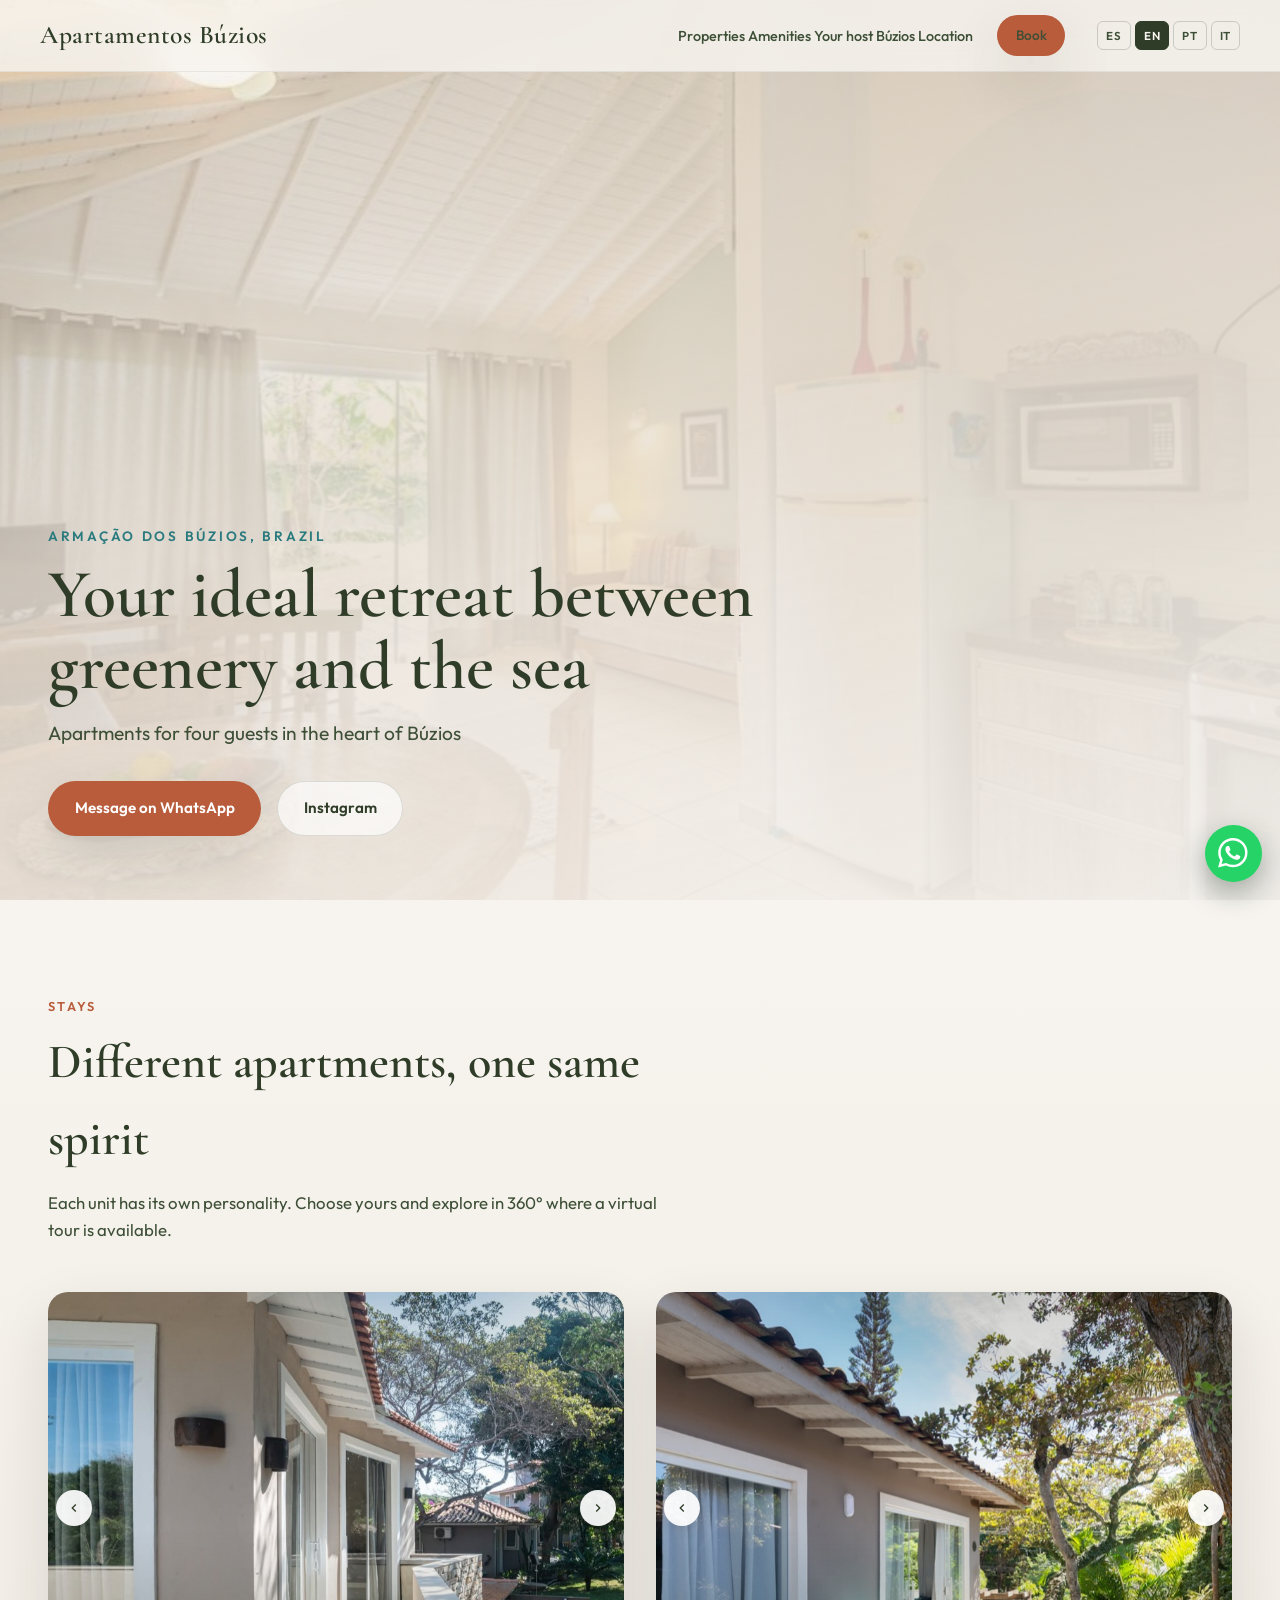
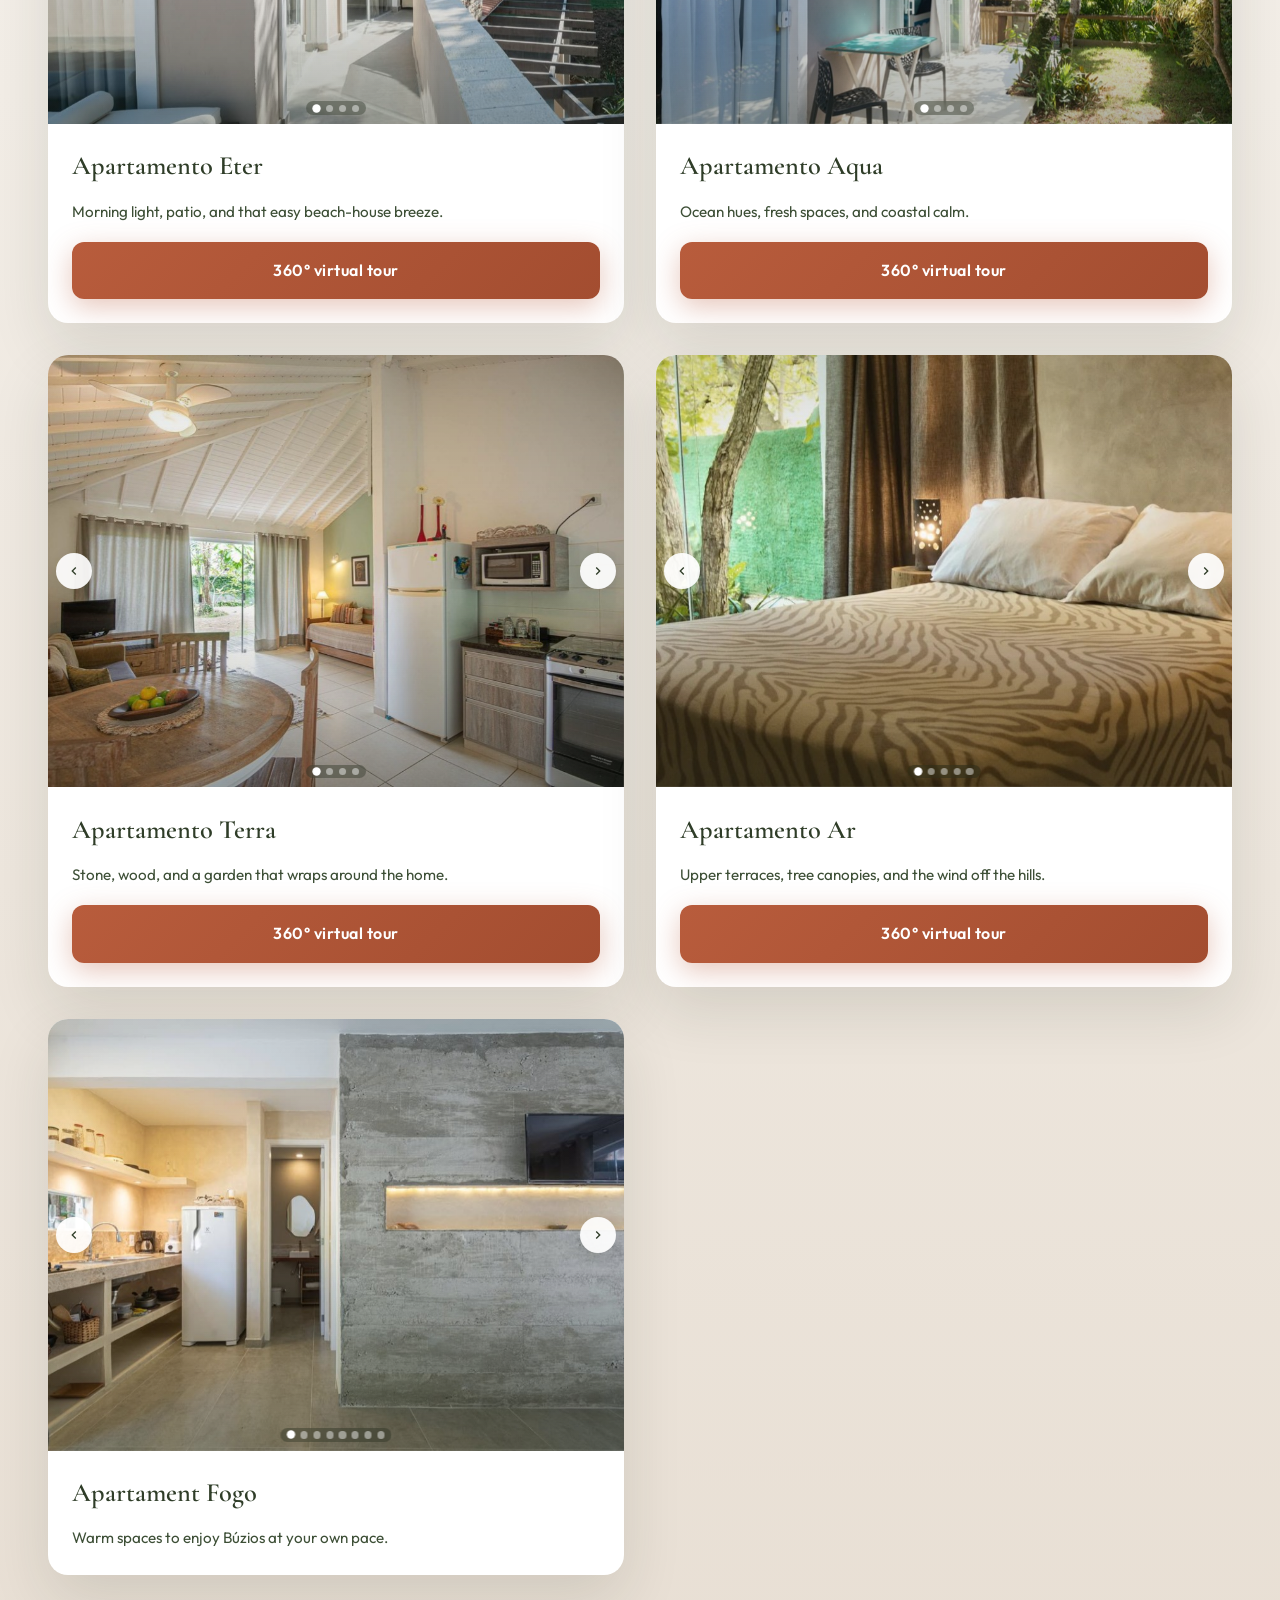
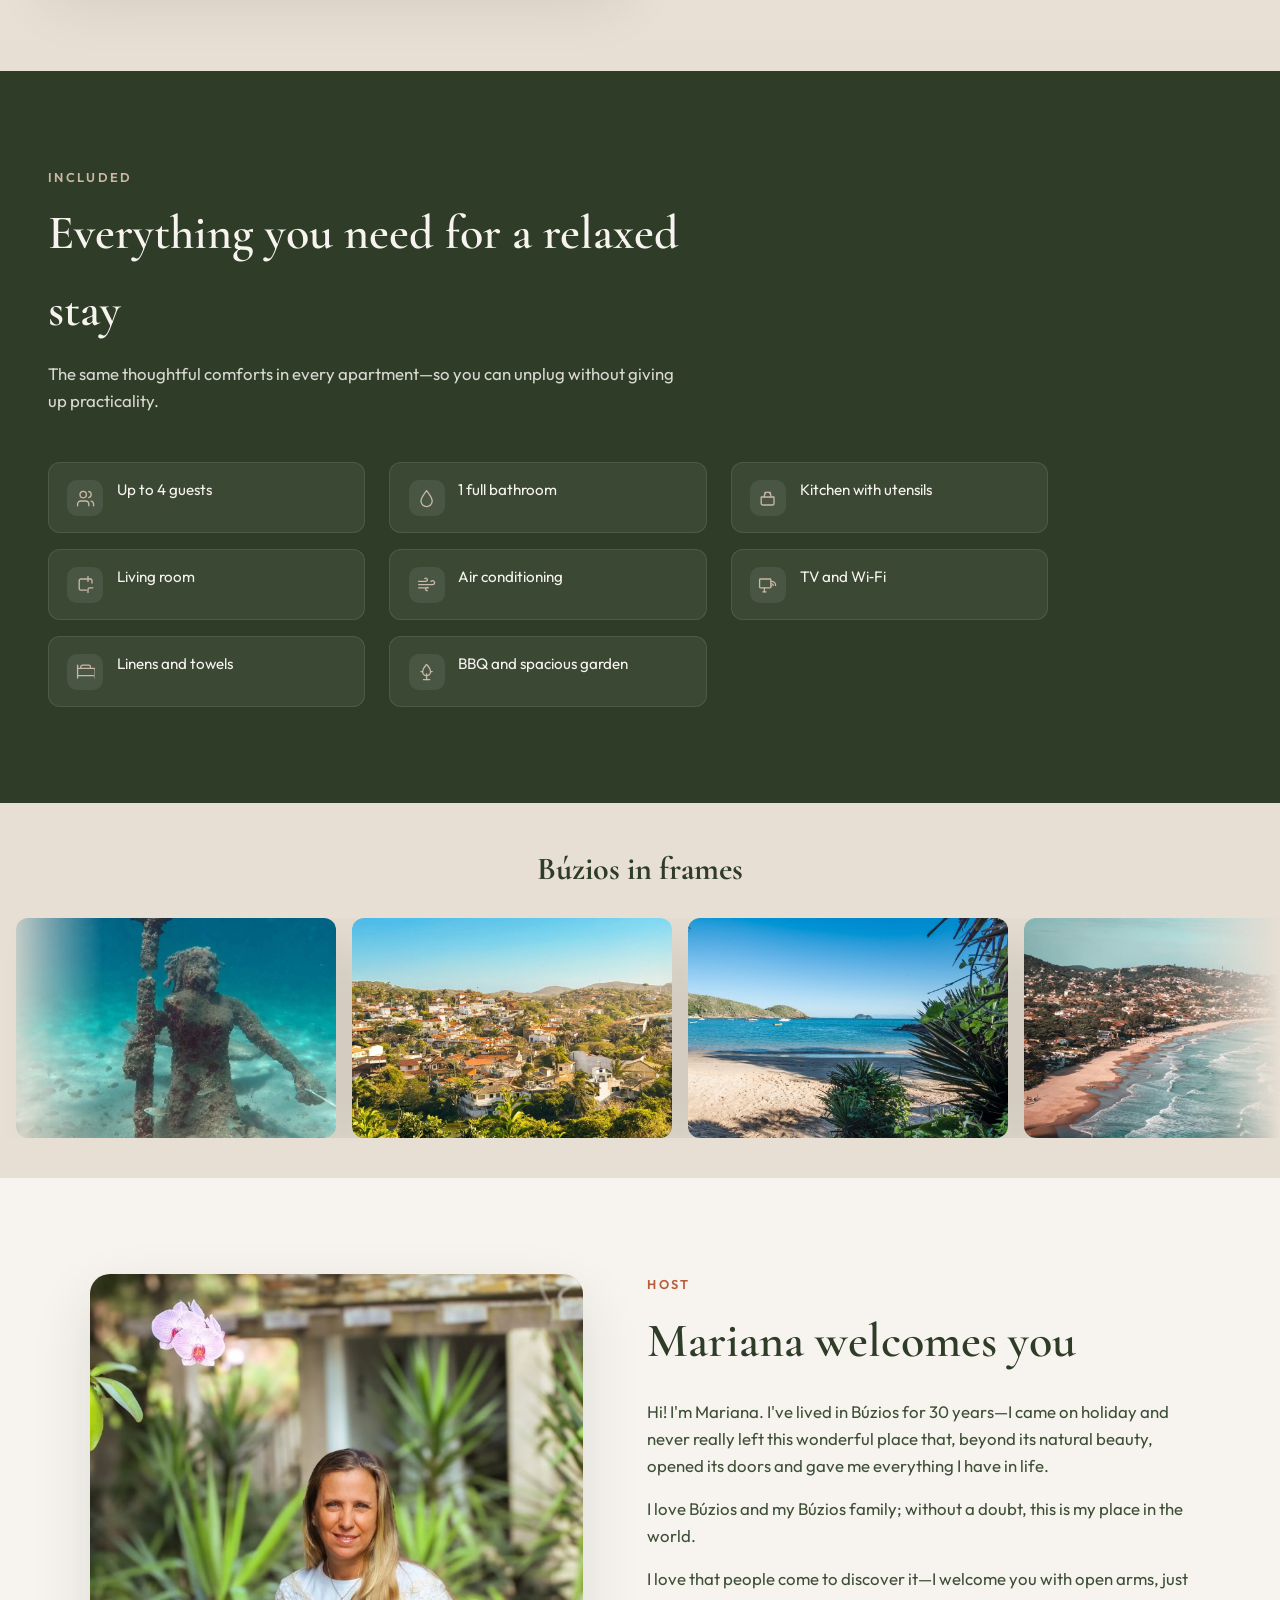
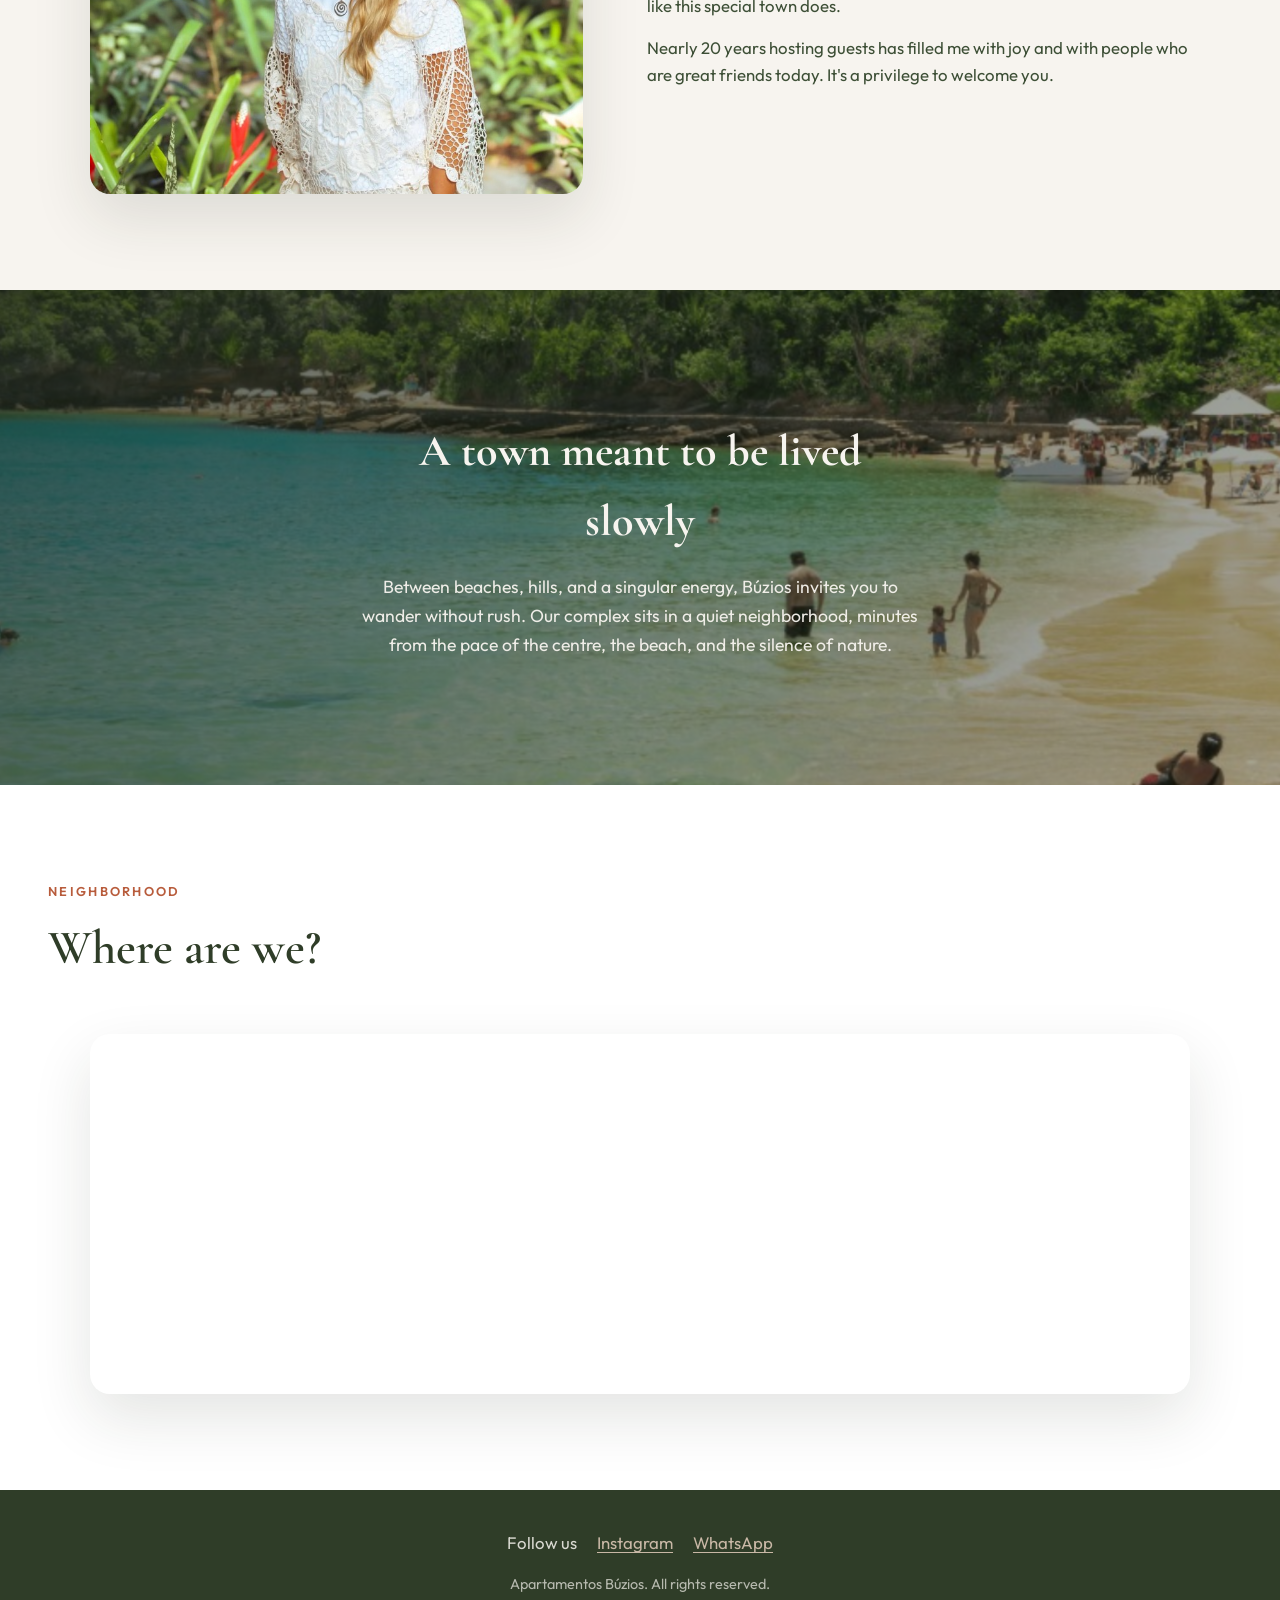
==== index.html @ 82debda5 "Sitio Apartamentos Búzios: propiedades, i18n, carrusel, mapa y estilos Made-with: Cursor" ====
<!DOCTYPE html>
<html lang="es">
  <head>
    <meta charset="utf-8" />
    <meta name="viewport" content="width=device-width, initial-scale=1" />
    <meta
      name="description"
      content="Apartamentos em Búzios — cinco unidades para cuatro personas, naturaleza y confort moderno. Tours virtuales y contacto por WhatsApp."
    />
    <title>Apartamentos Búzios</title>
    <link rel="preconnect" href="https://fonts.googleapis.com" />
    <link rel="preconnect" href="https://fonts.gstatic.com" crossorigin />
    <link
      href="https://fonts.googleapis.com/css2?family=Cormorant+Garamond:ital,wght@0,500;0,600;1,500&family=Outfit:wght@400;500;600;700&display=swap"
      rel="stylesheet"
    />
    <link rel="stylesheet" href="css/style.css" />
  </head>
  <body>
    <a class="skip-link" href="#propiedades">Saltar a propiedades</a>

    <header class="site-header">
      <a class="brand" href="index.html" data-i18n="brand">Apartamentos Búzios</a>
      <nav class="nav-main" aria-label="Principal">
        <div class="nav-links">
          <a href="#propiedades" data-i18n="navProperties">Propiedades</a>
          <a href="#comodidades" data-i18n="navAmenities">Comodidades</a>
          <a href="#anfitriona" data-i18n="navHost">Anfitriona</a>
          <a href="#buzios" data-i18n="navBuzios">Búzios</a>
          <a href="#ubicacion" data-i18n="navLocation">Ubicación</a>
        </div>
        <a
          class="btn btn--primary"
          style="padding: 0.55rem 1.1rem; font-size: 0.85rem"
          href="https://api.whatsapp.com/message/VKOK6VFLB7H6F1?autoload=1&app_absent=0&utm_source=ig"
          target="_blank"
          rel="noopener noreferrer"
          data-i18n="navBook"
          >Reservar</a
        >
        <div class="lang-switcher" role="group" aria-label="Idioma">
          <button type="button" class="lang-btn" data-lang="es">ES</button>
          <button type="button" class="lang-btn" data-lang="en">EN</button>
          <button type="button" class="lang-btn" data-lang="pt">PT</button>
          <button type="button" class="lang-btn" data-lang="it">IT</button>
        </div>
      </nav>
    </header>

    <main>
      <section class="hero" aria-labelledby="hero-title">
        <div class="hero__layers" aria-hidden="true">
          <div class="parallax-layer hero__img-back"></div>
          <div class="parallax-layer hero__blob blob"></div>
          <div class="hero__gradient"></div>
        </div>
        <div class="hero__content">
          <p class="hero__kicker" data-i18n="heroKicker">Armação dos Búzios, Brasil</p>
          <h1 id="hero-title" class="hero__title" data-i18n="heroTitle">
            Tu refugio ideal entre el verde y el mar
          </h1>
          <p class="hero__subtitle" data-i18n="heroSubtitle">
            Apartamentos para cuatro personas en el corazón de Búzios
          </p>
          <div class="hero__actions">
            <a
              class="btn btn--primary"
              href="https://api.whatsapp.com/message/VKOK6VFLB7H6F1?autoload=1&app_absent=0&utm_source=ig"
              target="_blank"
              rel="noopener noreferrer"
              data-i18n="heroCta"
              >Consultar por WhatsApp</a
            >
            <a
              class="btn btn--ghost"
              href="https://www.instagram.com/apartamentosbuzios/"
              target="_blank"
              rel="noopener noreferrer"
              data-i18n="heroSecondary"
              >Instagram</a
            >
          </div>
        </div>
      </section>

      <section id="propiedades" class="section properties reveal">
        <header class="section__head">
          <p class="section__eyebrow" data-i18n="sectionPropertiesEyebrow">Estancias</p>
          <h2 class="section__title" data-i18n="sectionPropertiesTitle">
            Diferentes apartamentos, misma esencia
          </h2>
          <p class="section__lead" data-i18n="sectionPropertiesLead">
            Cada unidad tiene identidad propia. Elegí la tuya y recorré el espacio en 360° en las
            unidades con tour virtual.
          </p>
        </header>
        <div class="properties__grid">
          <article class="property-card">
            <div class="property-card__media">
              <div
                class="card-carousel"
                data-card-carousel
                style="--cc-n: 4"
                tabindex="0"
                role="region"
                aria-labelledby="property-title-eter"
              >
                <div class="card-carousel__viewport">
                  <div class="card-carousel__track">
                    <figure class="card-carousel__slide is-active">
                      <img src="assets/eter-hero.png" alt="" width="800" height="600" />
                    </figure>
                    <figure class="card-carousel__slide">
                      <img src="assets/eter-2.png" alt="" width="800" height="600" loading="lazy" />
                    </figure>
                    <figure class="card-carousel__slide">
                      <img src="assets/eter-3.png" alt="" width="800" height="600" loading="lazy" />
                    </figure>
                    <figure class="card-carousel__slide">
                      <img src="assets/eter-4.png" alt="" width="800" height="600" loading="lazy" />
                    </figure>
                  </div>
                </div>
                <div class="card-carousel__shade" aria-hidden="true"></div>
                <button
                  type="button"
                  class="card-carousel__nav card-carousel__nav--prev"
                  data-carousel-prev
                  data-i18n-aria="carouselPrev"
                  aria-label="Foto anterior"
                >
                  <svg viewBox="0 0 24 24" aria-hidden="true" focusable="false">
                    <path
                      fill="currentColor"
                      d="M15.41 7.41L14 6l-6 6 6 6 1.41-1.41L10.83 12z"
                    />
                  </svg>
                </button>
                <button
                  type="button"
                  class="card-carousel__nav card-carousel__nav--next"
                  data-carousel-next
                  data-i18n-aria="carouselNext"
                  aria-label="Foto siguiente"
                >
                  <svg viewBox="0 0 24 24" aria-hidden="true" focusable="false">
                    <path
                      fill="currentColor"
                      d="M10 6L8.59 7.41 13.17 12l-4.58 4.59L10 18l6-6z"
                    />
                  </svg>
                </button>
                <div class="card-carousel__dots" role="group" data-i18n-aria="carouselDotsGroup" aria-label="">
                  <button type="button" class="card-carousel__dot is-active" data-carousel-dot="0" aria-label="1 / 4" aria-current="true"></button>
                  <button type="button" class="card-carousel__dot" data-carousel-dot="1" aria-label="2 / 4"></button>
                  <button type="button" class="card-carousel__dot" data-carousel-dot="2" aria-label="3 / 4"></button>
                  <button type="button" class="card-carousel__dot" data-carousel-dot="3" aria-label="4 / 4"></button>
                </div>
              </div>
            </div>
            <div class="property-card__body">
              <h3 id="property-title-eter" class="property-card__name" data-i18n="cardEterName">
                Apartamento Eter
              </h3>
              <p class="property-card__tag" data-i18n="cardEterTag">
                Luz matutina, patio y aire de casa de playa.
              </p>
              <div class="property-card__actions">
                <a class="btn btn--tour" href="virtualtours/APARTAMENTO-ETER/" data-i18n="cardTour"
                  >Tour virtual 360°</a
                >
              </div>
            </div>
          </article>

          <article class="property-card">
            <div class="property-card__media">
              <div
                class="card-carousel"
                data-card-carousel
                style="--cc-n: 4"
                tabindex="0"
                role="region"
                aria-labelledby="property-title-aqua"
              >
                <div class="card-carousel__viewport">
                  <div class="card-carousel__track">
                    <figure class="card-carousel__slide is-active">
                      <img src="assets/aqua-hero.png" alt="" width="800" height="600" />
                    </figure>
                    <figure class="card-carousel__slide">
                      <img src="assets/aqua-2.png" alt="" width="800" height="600" loading="lazy" />
                    </figure>
                    <figure class="card-carousel__slide">
                      <img src="assets/aqua-3.png" alt="" width="800" height="600" loading="lazy" />
                    </figure>
                    <figure class="card-carousel__slide">
                      <img src="assets/aqua-4.png" alt="" width="800" height="600" loading="lazy" />
                    </figure>
                  </div>
                </div>
                <div class="card-carousel__shade" aria-hidden="true"></div>
                <button
                  type="button"
                  class="card-carousel__nav card-carousel__nav--prev"
                  data-carousel-prev
                  data-i18n-aria="carouselPrev"
                  aria-label="Foto anterior"
                >
                  <svg viewBox="0 0 24 24" aria-hidden="true" focusable="false">
                    <path fill="currentColor" d="M15.41 7.41L14 6l-6 6 6 6 1.41-1.41L10.83 12z" />
                  </svg>
                </button>
                <button
                  type="button"
                  class="card-carousel__nav card-carousel__nav--next"
                  data-carousel-next
                  data-i18n-aria="carouselNext"
                  aria-label="Foto siguiente"
                >
                  <svg viewBox="0 0 24 24" aria-hidden="true" focusable="false">
                    <path fill="currentColor" d="M10 6L8.59 7.41 13.17 12l-4.58 4.59L10 18l6-6z" />
                  </svg>
                </button>
                <div class="card-carousel__dots" role="group" data-i18n-aria="carouselDotsGroup" aria-label="">
                  <button type="button" class="card-carousel__dot is-active" data-carousel-dot="0" aria-label="1 / 4" aria-current="true"></button>
                  <button type="button" class="card-carousel__dot" data-carousel-dot="1" aria-label="2 / 4"></button>
                  <button type="button" class="card-carousel__dot" data-carousel-dot="2" aria-label="3 / 4"></button>
                  <button type="button" class="card-carousel__dot" data-carousel-dot="3" aria-label="4 / 4"></button>
                </div>
              </div>
            </div>
            <div class="property-card__body">
              <h3 id="property-title-aqua" class="property-card__name" data-i18n="cardAquaName">
                Apartamento Aqua
              </h3>
              <p class="property-card__tag" data-i18n="cardAquaTag">
                Tonos de mar, espacios frescos y calma costera.
              </p>
              <div class="property-card__actions">
                <a class="btn btn--tour" href="virtualtours/APARTAMENTO-AQUA/" data-i18n="cardTour"
                  >Tour virtual 360°</a
                >
              </div>
            </div>
          </article>

          <article class="property-card">
            <div class="property-card__media">
              <div
                class="card-carousel"
                data-card-carousel
                style="--cc-n: 4"
                tabindex="0"
                role="region"
                aria-labelledby="property-title-terra"
              >
                <div class="card-carousel__viewport">
                  <div class="card-carousel__track">
                    <figure class="card-carousel__slide is-active">
                      <img src="assets/terra-hero.png" alt="" width="800" height="600" />
                    </figure>
                    <figure class="card-carousel__slide">
                      <img src="assets/terra-2.png" alt="" width="800" height="600" loading="lazy" />
                    </figure>
                    <figure class="card-carousel__slide">
                      <img src="assets/terra-3.png" alt="" width="800" height="600" loading="lazy" />
                    </figure>
                    <figure class="card-carousel__slide">
                      <img src="assets/terra-4.png" alt="" width="800" height="600" loading="lazy" />
                    </figure>
                  </div>
                </div>
                <div class="card-carousel__shade" aria-hidden="true"></div>
                <button
                  type="button"
                  class="card-carousel__nav card-carousel__nav--prev"
                  data-carousel-prev
                  data-i18n-aria="carouselPrev"
                  aria-label="Foto anterior"
                >
                  <svg viewBox="0 0 24 24" aria-hidden="true" focusable="false">
                    <path fill="currentColor" d="M15.41 7.41L14 6l-6 6 6 6 1.41-1.41L10.83 12z" />
                  </svg>
                </button>
                <button
                  type="button"
                  class="card-carousel__nav card-carousel__nav--next"
                  data-carousel-next
                  data-i18n-aria="carouselNext"
                  aria-label="Foto siguiente"
                >
                  <svg viewBox="0 0 24 24" aria-hidden="true" focusable="false">
                    <path fill="currentColor" d="M10 6L8.59 7.41 13.17 12l-4.58 4.59L10 18l6-6z" />
                  </svg>
                </button>
                <div class="card-carousel__dots" role="group" data-i18n-aria="carouselDotsGroup" aria-label="">
                  <button type="button" class="card-carousel__dot is-active" data-carousel-dot="0" aria-label="1 / 4" aria-current="true"></button>
                  <button type="button" class="card-carousel__dot" data-carousel-dot="1" aria-label="2 / 4"></button>
                  <button type="button" class="card-carousel__dot" data-carousel-dot="2" aria-label="3 / 4"></button>
                  <button type="button" class="card-carousel__dot" data-carousel-dot="3" aria-label="4 / 4"></button>
                </div>
              </div>
            </div>
            <div class="property-card__body">
              <h3 id="property-title-terra" class="property-card__name" data-i18n="cardTerraName">
                Apartamento Terra
              </h3>
              <p class="property-card__tag" data-i18n="cardTerraTag">
                Piedra, madera y jardín que abraza la casa.
              </p>
              <div class="property-card__actions">
                <a class="btn btn--tour" href="virtualtours/APARTAMENTO-TERRA/" data-i18n="cardTour"
                  >Tour virtual 360°</a
                >
              </div>
            </div>
          </article>

          <article class="property-card">
            <div class="property-card__media">
              <div
                class="card-carousel"
                data-card-carousel
                style="--cc-n: 5"
                tabindex="0"
                role="region"
                aria-labelledby="property-title-ar"
              >
                <div class="card-carousel__viewport">
                  <div class="card-carousel__track">
                    <figure class="card-carousel__slide is-active">
                      <img src="assets/ar-5.png" alt="" width="800" height="600" />
                    </figure>
                    <figure class="card-carousel__slide">
                      <img src="assets/ar-hero.png" alt="" width="800" height="600" loading="lazy" />
                    </figure>
                    <figure class="card-carousel__slide">
                      <img src="assets/ar-2.png" alt="" width="800" height="600" loading="lazy" />
                    </figure>
                    <figure class="card-carousel__slide">
                      <img src="assets/ar-3.png" alt="" width="800" height="600" loading="lazy" />
                    </figure>
                    <figure class="card-carousel__slide">
                      <img src="assets/ar-4.png" alt="" width="800" height="600" loading="lazy" />
                    </figure>
                  </div>
                </div>
                <div class="card-carousel__shade" aria-hidden="true"></div>
                <button
                  type="button"
                  class="card-carousel__nav card-carousel__nav--prev"
                  data-carousel-prev
                  data-i18n-aria="carouselPrev"
                  aria-label="Foto anterior"
                >
                  <svg viewBox="0 0 24 24" aria-hidden="true" focusable="false">
                    <path fill="currentColor" d="M15.41 7.41L14 6l-6 6 6 6 1.41-1.41L10.83 12z" />
                  </svg>
                </button>
                <button
                  type="button"
                  class="card-carousel__nav card-carousel__nav--next"
                  data-carousel-next
                  data-i18n-aria="carouselNext"
                  aria-label="Foto siguiente"
                >
                  <svg viewBox="0 0 24 24" aria-hidden="true" focusable="false">
                    <path fill="currentColor" d="M10 6L8.59 7.41 13.17 12l-4.58 4.59L10 18l6-6z" />
                  </svg>
                </button>
                <div class="card-carousel__dots" role="group" data-i18n-aria="carouselDotsGroup" aria-label="">
                  <button type="button" class="card-carousel__dot is-active" data-carousel-dot="0" aria-label="1 / 5" aria-current="true"></button>
                  <button type="button" class="card-carousel__dot" data-carousel-dot="1" aria-label="2 / 5"></button>
                  <button type="button" class="card-carousel__dot" data-carousel-dot="2" aria-label="3 / 5"></button>
                  <button type="button" class="card-carousel__dot" data-carousel-dot="3" aria-label="4 / 5"></button>
                  <button type="button" class="card-carousel__dot" data-carousel-dot="4" aria-label="5 / 5"></button>
                </div>
              </div>
            </div>
            <div class="property-card__body">
              <h3 id="property-title-ar" class="property-card__name" data-i18n="cardArName">
                Apartamento Ar
              </h3>
              <p class="property-card__tag" data-i18n="cardArTag">
                Terrazas altas, brisa y copas de árboles alrededor.
              </p>
              <div class="property-card__actions">
                <a class="btn btn--tour" href="virtualtours/APARTAMENTO-AR/" data-i18n="cardTour"
                  >Tour virtual 360°</a
                >
              </div>
            </div>
          </article>

          <article class="property-card">
            <div class="property-card__media">
              <div
                class="card-carousel"
                data-card-carousel
                style="--cc-n: 8"
                tabindex="0"
                role="region"
                aria-labelledby="property-title-fogo"
              >
                <div class="card-carousel__viewport">
                  <div class="card-carousel__track">
                    <figure class="card-carousel__slide is-active">
                      <img src="assets/fogo-02.png" alt="" width="800" height="600" />
                    </figure>
                    <figure class="card-carousel__slide">
                      <img src="assets/fogo-03.png" alt="" width="800" height="600" loading="lazy" />
                    </figure>
                    <figure class="card-carousel__slide">
                      <img src="assets/fogo-04.png" alt="" width="800" height="600" loading="lazy" />
                    </figure>
                    <figure class="card-carousel__slide">
                      <img src="assets/fogo-05.png" alt="" width="800" height="600" loading="lazy" />
                    </figure>
                    <figure class="card-carousel__slide">
                      <img src="assets/fogo-06.png" alt="" width="800" height="600" loading="lazy" />
                    </figure>
                    <figure class="card-carousel__slide">
                      <img src="assets/fogo-07.png" alt="" width="800" height="600" loading="lazy" />
                    </figure>
                    <figure class="card-carousel__slide">
                      <img src="assets/fogo-08.png" alt="" width="800" height="600" loading="lazy" />
                    </figure>
                    <figure class="card-carousel__slide">
                      <img src="assets/fogo-01.png" alt="" width="800" height="600" loading="lazy" />
                    </figure>
                  </div>
                </div>
                <div class="card-carousel__shade" aria-hidden="true"></div>
                <button
                  type="button"
                  class="card-carousel__nav card-carousel__nav--prev"
                  data-carousel-prev
                  data-i18n-aria="carouselPrev"
                  aria-label="Foto anterior"
                >
                  <svg viewBox="0 0 24 24" aria-hidden="true" focusable="false">
                    <path fill="currentColor" d="M15.41 7.41L14 6l-6 6 6 6 1.41-1.41L10.83 12z" />
                  </svg>
                </button>
                <button
                  type="button"
                  class="card-carousel__nav card-carousel__nav--next"
                  data-carousel-next
                  data-i18n-aria="carouselNext"
                  aria-label="Foto siguiente"
                >
                  <svg viewBox="0 0 24 24" aria-hidden="true" focusable="false">
                    <path fill="currentColor" d="M10 6L8.59 7.41 13.17 12l-4.58 4.59L10 18l6-6z" />
                  </svg>
                </button>
                <div class="card-carousel__dots" role="group" data-i18n-aria="carouselDotsGroup" aria-label="">
                  <button type="button" class="card-carousel__dot is-active" data-carousel-dot="0" aria-label="1 / 8" aria-current="true"></button>
                  <button type="button" class="card-carousel__dot" data-carousel-dot="1" aria-label="2 / 8"></button>
                  <button type="button" class="card-carousel__dot" data-carousel-dot="2" aria-label="3 / 8"></button>
                  <button type="button" class="card-carousel__dot" data-carousel-dot="3" aria-label="4 / 8"></button>
                  <button type="button" class="card-carousel__dot" data-carousel-dot="4" aria-label="5 / 8"></button>
                  <button type="button" class="card-carousel__dot" data-carousel-dot="5" aria-label="6 / 8"></button>
                  <button type="button" class="card-carousel__dot" data-carousel-dot="6" aria-label="7 / 8"></button>
                  <button type="button" class="card-carousel__dot" data-carousel-dot="7" aria-label="8 / 8"></button>
                </div>
              </div>
            </div>
            <div class="property-card__body">
              <h3 id="property-title-fogo" class="property-card__name" data-i18n="cardFogoName">
                Apartament Fogo
              </h3>
              <p class="property-card__tag" data-i18n="cardFogoTag">
                Espacios cálidos para vivir Búzios a tu ritmo.
              </p>
            </div>
          </article>
        </div>
      </section>

      <section id="comodidades" class="section amenities reveal">
        <header class="section__head">
          <p class="section__eyebrow" data-i18n="sectionAmenitiesEyebrow">Incluido</p>
          <h2 class="section__title" data-i18n="sectionAmenitiesTitle">
            Todo lo esencial para una estadía cómoda
          </h2>
          <p class="section__lead" data-i18n="sectionAmenitiesLead">
            Mismas comodidades en cada apartamento, pensadas para desconectar sin renunciar a lo
            práctico.
          </p>
        </header>
        <ul class="amenities__list" id="amenitiesList"></ul>
      </section>

      <section class="moments" aria-hidden="false">
        <div class="moments__inner">
          <h2 class="moments__title" data-i18n="momentsTitle">Búzios en imágenes</h2>
          <div class="moments__track-wrap">
            <div class="moments-track">
              <div class="moments-track__half">
                <div class="moments-track__item">
                  <img src="assets/moment-ocean-1.png" alt="" loading="lazy" />
                </div>
                <div class="moments-track__item">
                  <img src="assets/moment-town.png" alt="" loading="lazy" />
                </div>
                <div class="moments-track__item">
                  <img src="assets/moment-beach.png" alt="" loading="lazy" />
                </div>
                <div class="moments-track__item">
                  <img src="assets/moment-geriba.png" alt="" loading="lazy" />
                </div>
                <div class="moments-track__item">
                  <img src="assets/moment-ocean-2.png" alt="" loading="lazy" />
                </div>
                <div class="moments-track__item">
                  <img src="assets/moment-shell.png" alt="" loading="lazy" />
                </div>
                <div class="moments-track__item">
                  <img src="assets/mariana-nonna.png" alt="" loading="lazy" />
                </div>
                <div class="moments-track__item">
                  <img src="assets/eter-hero.png" alt="" loading="lazy" />
                </div>
                <div class="moments-track__item">
                  <img src="assets/ar-hero.png" alt="" loading="lazy" />
                </div>
              </div>
              <div class="moments-track__half" aria-hidden="true">
                <div class="moments-track__item">
                  <img src="assets/moment-ocean-1.png" alt="" loading="lazy" />
                </div>
                <div class="moments-track__item">
                  <img src="assets/moment-town.png" alt="" loading="lazy" />
                </div>
                <div class="moments-track__item">
                  <img src="assets/moment-beach.png" alt="" loading="lazy" />
                </div>
                <div class="moments-track__item">
                  <img src="assets/moment-geriba.png" alt="" loading="lazy" />
                </div>
                <div class="moments-track__item">
                  <img src="assets/moment-ocean-2.png" alt="" loading="lazy" />
                </div>
                <div class="moments-track__item">
                  <img src="assets/moment-shell.png" alt="" loading="lazy" />
                </div>
                <div class="moments-track__item">
                  <img src="assets/mariana-nonna.png" alt="" loading="lazy" />
                </div>
                <div class="moments-track__item">
                  <img src="assets/eter-hero.png" alt="" loading="lazy" />
                </div>
                <div class="moments-track__item">
                  <img src="assets/ar-hero.png" alt="" loading="lazy" />
                </div>
              </div>
            </div>
          </div>
        </div>
      </section>

      <section id="anfitriona" class="section host reveal">
        <div class="host__layout">
          <div class="host__photos">
            <figure>
              <img
                src="assets/mariana-portrait.png"
                alt="Mariana, anfitriona"
                width="900"
                height="600"
                loading="lazy"
              />
            </figure>
          </div>
          <div class="host__text">
            <header class="section__head">
              <p class="section__eyebrow" data-i18n="sectionHostEyebrow">Anfitriona</p>
              <h2 class="section__title" data-i18n="sectionHostTitle">Mariana te recibe</h2>
            </header>
            <div class="host__bio" id="hostBio"></div>
          </div>
        </div>
      </section>

      <section id="buzios" class="buzios-band reveal" aria-labelledby="buzios-title">
        <div class="buzios-band__bg parallax-layer" aria-hidden="true"></div>
        <div class="buzios-band__overlay" aria-hidden="true"></div>
        <div class="buzios-band__content">
          <h2 id="buzios-title" data-i18n="buziosTitle">Un pueblo que se vive despacio</h2>
          <p data-i18n="buziosText">
            Entre playas, colinas y una energía única, Búzios invita a caminar sin prisa. Nuestro
            complejo está en un barrio tranquilo, a pocos minutos del ritmo del centro, de la playa y
            del silencio de la naturaleza.
          </p>
        </div>
      </section>

      <section id="ubicacion" class="section location reveal">
        <header class="section__head">
          <p class="section__eyebrow" data-i18n="sectionLocationEyebrow">Barrio</p>
          <h2 class="section__title" data-i18n="sectionLocationTitle">¿Dónde estamos?</h2>
        </header>
        <div class="location__map-wrap">
          <a
            id="mapLink"
            class="location__map-link"
            href="https://maps.app.goo.gl/TqTyCGyZawfFK2uf8"
            target="_blank"
            rel="noopener noreferrer"
            data-i18n-aria="mapLinkAria"
            aria-label="Abrir ubicación en Google Maps"
          >
            <iframe
              id="mapFrame"
              title="Mapa — Búzios"
              loading="lazy"
              referrerpolicy="no-referrer-when-downgrade"
              src="about:blank"
            ></iframe>
          </a>
        </div>
      </section>
    </main>

    <a
      class="wa-fab"
      href="https://api.whatsapp.com/message/VKOK6VFLB7H6F1?autoload=1&app_absent=0&utm_source=ig"
      target="_blank"
      rel="noopener noreferrer"
      aria-label="Escribinos por WhatsApp"
    >
      <svg class="wa-fab__icon" viewBox="0 0 24 24" aria-hidden="true" focusable="false">
        <path
          fill="currentColor"
          d="M17.472 14.382c-.297-.149-1.758-.867-2.03-.967-.273-.099-.471-.148-.67.15-.197.297-.767.966-.94 1.164-.173.199-.347.223-.644.075-.297-.15-1.255-.463-2.39-1.475-.883-.788-1.48-1.761-1.653-2.059-.173-.297-.018-.458.13-.606.134-.133.298-.347.446-.52.149-.174.198-.298.298-.497.099-.198.05-.371-.025-.52-.075-.149-.669-1.612-.916-2.207-.242-.579-.487-.5-.669-.51-.173-.008-.371-.01-.57-.01-.198 0-.52.074-.792.372-.272.297-1.04 1.016-1.04 2.479 0 1.462 1.065 2.875 1.213 3.074.149.198 2.096 3.2 5.077 4.487.709.306 1.262.489 1.694.625.712.227 1.36.195 1.871.118.571-.085 1.758-.719 2.006-1.413.248-.694.248-1.289.173-1.413-.074-.124-.272-.198-.57-.347m-5.421 7.403h-.004a9.87 9.87 0 01-5.031-1.378l-.361-.214-3.741.982.998-3.648-.235-.374a9.86 9.86 0 01-1.51-5.26c.001-5.45 4.436-9.884 9.888-9.884 2.64 0 5.122 1.03 6.988 2.898a9.825 9.825 0 012.893 6.994c-.003 5.45-4.435 9.884-9.885 9.884m8.413-18.297A11.815 11.815 0 0012.05 0C5.495 0 .16 5.335.157 11.892c0 2.096.547 4.142 1.588 5.945L.057 24l6.305-1.654a11.882 11.882 0 005.683 1.448h.005c6.554 0 11.89-5.335 11.893-11.893a11.821 11.821 0 00-3.48-8.413z"
        />
      </svg>
    </a>

    <footer class="site-footer">
      <div class="footer__links">
        <span data-i18n="footerFollow">Seguinos</span>
        <a
          href="https://www.instagram.com/apartamentosbuzios/"
          target="_blank"
          rel="noopener noreferrer"
          >Instagram</a
        >
        <a
          href="https://api.whatsapp.com/message/VKOK6VFLB7H6F1?autoload=1&app_absent=0&utm_source=ig"
          target="_blank"
          rel="noopener noreferrer"
          >WhatsApp</a
        >
      </div>
      <p class="footer__copy" data-i18n="footerRights">
        Apartamentos Búzios. Todos los derechos reservados.
      </p>
    </footer>

    <script src="js/app.js" defer></script>
  </body>
</html>
---- css/style.css ----
/* Apartamentos Búzios — nature + modernity */
:root {
  --sand: #e8dfd4;
  --sand-deep: #c9b8a6;
  --forest: #2f3d28;
  --forest-soft: #3d4f36;
  --mist: #f7f4ef;
  --white: #ffffff;
  --terra-cotta: #b85c3c;
  --terra-cotta-hover: #9d4e32;
  --aqua-accent: #2a7a7e;
  --shadow: 0 24px 60px rgba(30, 38, 24, 0.12);
  --radius-lg: 20px;
  --radius-md: 12px;
  --font-display: "Cormorant Garamond", Georgia, serif;
  --font-body: "Outfit", system-ui, sans-serif;
  --header-h: 72px;
}

*,
*::before,
*::after {
  box-sizing: border-box;
}

html {
  scroll-behavior: smooth;
}

@media (prefers-reduced-motion: reduce) {
  html {
    scroll-behavior: auto;
  }

  .parallax-layer,
  .reveal,
  .blob,
  .moments-track {
    transform: none !important;
    transition: none !important;
    animation: none !important;
  }
}

body {
  margin: 0;
  font-family: var(--font-body);
  font-size: 1.05rem;
  line-height: 1.6;
  color: var(--forest);
  background: var(--mist);
  overflow-x: hidden;
}

img {
  max-width: 100%;
  height: auto;
  display: block;
}

a {
  color: var(--aqua-accent);
  text-decoration-thickness: 1px;
  text-underline-offset: 3px;
}

a:hover {
  color: var(--terra-cotta);
}

.skip-link {
  position: absolute;
  left: -999px;
  top: 0;
  background: var(--forest);
  color: var(--white);
  padding: 0.75rem 1rem;
  z-index: 9999;
}

.skip-link:focus {
  left: 1rem;
  top: 1rem;
}

.site-header {
  position: fixed;
  top: 0;
  left: 0;
  right: 0;
  height: var(--header-h);
  z-index: 100;
  display: flex;
  align-items: center;
  justify-content: space-between;
  padding: 0 clamp(1rem, 4vw, 2.5rem);
  background: rgba(247, 244, 239, 0.82);
  backdrop-filter: blur(14px);
  border-bottom: 1px solid rgba(47, 61, 40, 0.08);
  transition: background 0.3s ease;
}

.site-header.is-scrolled {
  background: rgba(247, 244, 239, 0.95);
}

.brand {
  font-family: var(--font-display);
  font-size: clamp(1.25rem, 2.5vw, 1.6rem);
  font-weight: 600;
  letter-spacing: 0.02em;
  color: var(--forest);
  text-decoration: none;
}

.brand:hover {
  color: var(--terra-cotta);
}

.nav-main {
  display: flex;
  align-items: center;
  gap: clamp(0.5rem, 2vw, 1.5rem);
}

.nav-main a:not(.lang-btn) {
  font-size: 0.9rem;
  font-weight: 500;
  color: var(--forest-soft);
  text-decoration: none;
}

.nav-main a:not(.lang-btn):hover {
  color: var(--terra-cotta);
}

@media (max-width: 900px) {
  .nav-links {
    display: none;
  }
}

@media (max-width: 520px) {
  .site-header {
    flex-wrap: wrap;
    height: auto;
    min-height: var(--header-h);
    padding-top: 0.65rem;
    padding-bottom: 0.65rem;
    gap: 0.5rem;
  }

  .nav-main {
    width: 100%;
    justify-content: space-between;
  }
}

.lang-switcher {
  display: flex;
  gap: 0.25rem;
  margin-left: 0.5rem;
}

.lang-btn {
  font-size: 0.72rem;
  font-weight: 600;
  letter-spacing: 0.06em;
  padding: 0.35rem 0.5rem;
  border: 1px solid rgba(47, 61, 40, 0.2);
  border-radius: 6px;
  background: transparent;
  color: var(--forest-soft);
  cursor: pointer;
  font-family: var(--font-body);
}

.lang-btn:hover,
.lang-btn.is-active {
  background: var(--forest);
  color: var(--mist);
  border-color: var(--forest);
}

/* Hero */
.hero {
  position: relative;
  min-height: 100vh;
  display: flex;
  align-items: flex-end;
  padding: calc(var(--header-h) + 2rem) clamp(1rem, 4vw, 3rem) 4rem;
  isolation: isolate;
}

.hero__layers {
  position: absolute;
  inset: 0;
  z-index: -1;
  overflow: hidden;
}

.hero__gradient {
  position: absolute;
  inset: 0;
  background: linear-gradient(
    165deg,
    rgba(247, 244, 239, 0.3) 0%,
    rgba(232, 223, 212, 0.85) 45%,
    rgba(247, 244, 239, 0.95) 100%
  );
  z-index: 2;
}

.parallax-layer {
  position: absolute;
  will-change: transform;
}

.hero__img-back {
  inset: -8%;
  background-image: url("../assets/terra-hero.png");
  background-size: cover;
  background-position: center 30%;
  z-index: 0;
}

.hero__blob {
  width: min(90vw, 520px);
  height: min(90vw, 520px);
  border-radius: 42% 58% 60% 40% / 45% 35% 65% 55%;
  background: radial-gradient(
    circle at 30% 30%,
    rgba(42, 122, 126, 0.15),
    transparent 55%
  ),
    radial-gradient(circle at 70% 60%, rgba(184, 92, 60, 0.12), transparent 50%);
  filter: blur(0px);
  opacity: 0.9;
  top: 10%;
  right: -10%;
  z-index: 1;
  animation: blob-morph 18s ease-in-out infinite alternate;
}

@keyframes blob-morph {
  0% {
    border-radius: 42% 58% 60% 40% / 45% 35% 65% 55%;
    transform: rotate(0deg);
  }
  100% {
    border-radius: 58% 42% 40% 60% / 55% 65% 35% 45%;
    transform: rotate(8deg);
  }
}

.hero__content {
  max-width: 720px;
}

.hero__kicker {
  font-size: 0.85rem;
  font-weight: 600;
  letter-spacing: 0.2em;
  text-transform: uppercase;
  color: var(--aqua-accent);
  margin-bottom: 0.75rem;
}

.hero__title {
  font-family: var(--font-display);
  font-size: clamp(2.6rem, 7vw, 4.25rem);
  font-weight: 600;
  line-height: 1.05;
  color: var(--forest);
  margin: 0 0 1rem;
}

.hero__subtitle {
  font-size: clamp(1rem, 2.2vw, 1.2rem);
  max-width: 36ch;
  margin: 0 0 2rem;
  color: var(--forest-soft);
}

.hero__actions {
  display: flex;
  flex-wrap: wrap;
  gap: 1rem;
  align-items: center;
}

.btn {
  display: inline-flex;
  align-items: center;
  justify-content: center;
  gap: 0.5rem;
  font-family: var(--font-body);
  font-weight: 600;
  font-size: 0.95rem;
  padding: 0.9rem 1.6rem;
  border-radius: 999px;
  border: none;
  cursor: pointer;
  text-decoration: none;
  transition: transform 0.2s ease, background 0.2s ease, box-shadow 0.2s ease;
}

.btn:active {
  transform: scale(0.98);
}

.btn--primary {
  background: var(--terra-cotta);
  color: var(--white);
  border: 1px solid transparent;
  box-shadow: var(--shadow);
}

.btn--primary:hover {
  background: var(--white);
  color: var(--forest);
  border-color: rgba(47, 61, 40, 0.12);
}

.btn--primary:focus-visible {
  outline: 2px solid var(--terra-cotta);
  outline-offset: 3px;
}

.btn--ghost {
  background: rgba(255, 255, 255, 0.65);
  color: var(--forest);
  border: 1px solid rgba(47, 61, 40, 0.15);
}

.btn--ghost:hover {
  background: var(--white);
}

/* Section shells */
.section {
  padding: clamp(3rem, 8vw, 6rem) clamp(1rem, 4vw, 3rem);
}

.section__head {
  max-width: 640px;
  margin-bottom: clamp(2rem, 5vw, 3rem);
}

.section__eyebrow {
  font-size: 0.8rem;
  font-weight: 600;
  letter-spacing: 0.18em;
  text-transform: uppercase;
  color: var(--terra-cotta);
  margin: 0 0 0.5rem;
}

.section__title {
  font-family: var(--font-display);
  font-size: clamp(2rem, 4.5vw, 3rem);
  font-weight: 600;
  margin: 0 0 0.75rem;
  color: var(--forest);
}

.section__lead {
  margin: 0;
  color: var(--forest-soft);
  font-size: 1.05rem;
}

/* Properties grid */
.properties {
  background: linear-gradient(180deg, var(--mist) 0%, var(--sand) 100%);
}

.properties__grid {
  display: grid;
  grid-template-columns: repeat(2, 1fr);
  gap: clamp(1.25rem, 3vw, 2rem);
  max-width: 1200px;
  margin: 0 auto;
}

@media (max-width: 768px) {
  .properties__grid {
    grid-template-columns: 1fr;
  }
}

.property-card {
  background: var(--white);
  border-radius: var(--radius-lg);
  overflow: hidden;
  box-shadow: var(--shadow);
  display: flex;
  flex-direction: column;
  transition: transform 0.35s ease, box-shadow 0.35s ease;
}

.property-card:hover {
  transform: translateY(-6px);
  box-shadow: 0 32px 70px rgba(30, 38, 24, 0.16);
}

.property-card__media {
  position: relative;
  aspect-ratio: 4 / 3;
  overflow: hidden;
}

/* Mini carousel inside property card */
.card-carousel {
  --cc-n: 4;
  position: relative;
  width: 100%;
  height: 100%;
  min-height: 0;
}

.card-carousel:focus-visible {
  outline: 2px solid var(--terra-cotta);
  outline-offset: 2px;
}

.card-carousel__viewport {
  position: relative;
  width: 100%;
  height: 100%;
  overflow: hidden;
  border-radius: 0;
}

.card-carousel__track {
  display: flex;
  height: 100%;
  width: calc(var(--cc-n) * 100%);
  transition: transform 0.45s cubic-bezier(0.33, 1, 0.68, 1);
  will-change: transform;
}

@media (prefers-reduced-motion: reduce) {
  .card-carousel__track {
    transition: none;
  }
}

.card-carousel__slide {
  position: relative;
  flex: 0 0 calc(100% / var(--cc-n));
  height: 100%;
  margin: 0;
}

.card-carousel__slide img {
  width: 100%;
  height: 100%;
  object-fit: cover;
  display: block;
  transition: transform 0.55s ease;
}

.property-card:hover .card-carousel__slide.is-active img {
  transform: scale(1.03);
}

.card-carousel__shade {
  pointer-events: none;
  position: absolute;
  inset: 0;
  background: linear-gradient(
    180deg,
    rgba(30, 38, 24, 0.15) 0%,
    transparent 35%,
    transparent 55%,
    rgba(30, 38, 24, 0.35) 100%
  );
  z-index: 1;
}

.card-carousel__nav {
  position: absolute;
  top: 50%;
  transform: translateY(-50%);
  z-index: 2;
  width: 2.25rem;
  height: 2.25rem;
  border: none;
  border-radius: 50%;
  background: rgba(255, 255, 255, 0.92);
  color: var(--forest);
  cursor: pointer;
  display: flex;
  align-items: center;
  justify-content: center;
  box-shadow: 0 4px 14px rgba(30, 38, 24, 0.12);
  transition: background 0.2s ease, transform 0.2s ease;
}

.card-carousel__nav:hover {
  background: var(--white);
  transform: translateY(-50%) scale(1.06);
}

.card-carousel__nav--prev {
  left: 0.5rem;
}

.card-carousel__nav--next {
  right: 0.5rem;
}

.card-carousel__nav svg {
  width: 1rem;
  height: 1rem;
}

.card-carousel__dots {
  position: absolute;
  bottom: 0.55rem;
  left: 50%;
  transform: translateX(-50%);
  z-index: 2;
  display: flex;
  gap: 0.35rem;
  padding: 0.2rem 0.45rem;
  border-radius: 999px;
  background: rgba(30, 38, 24, 0.35);
  backdrop-filter: blur(6px);
}

.card-carousel__dot {
  width: 0.45rem;
  height: 0.45rem;
  padding: 0;
  border: none;
  border-radius: 50%;
  background: rgba(255, 255, 255, 0.45);
  cursor: pointer;
  transition: transform 0.2s ease, background 0.2s ease;
}

.card-carousel__dot:hover {
  background: rgba(255, 255, 255, 0.75);
}

.card-carousel__dot.is-active {
  background: var(--white);
  transform: scale(1.2);
}

.property-card__body {
  padding: 1.35rem 1.5rem 1.5rem;
  display: flex;
  flex-direction: column;
  flex: 1;
  gap: 0.75rem;
}

.property-card__name {
  font-family: var(--font-display);
  font-size: 1.65rem;
  font-weight: 600;
  margin: 0;
  color: var(--forest);
}

.property-card__tag {
  margin: 0;
  font-size: 0.95rem;
  color: var(--forest-soft);
}

.property-card__actions {
  display: flex;
  flex-direction: column;
  gap: 0.65rem;
  margin-top: auto;
  padding-top: 0.35rem;
}

.btn--tour {
  width: 100%;
  padding: 1rem 1.25rem;
  font-size: 1rem;
  letter-spacing: 0.03em;
  background: linear-gradient(135deg, var(--terra-cotta) 0%, #a34d30 100%);
  color: var(--white);
  border-radius: var(--radius-md);
  box-shadow: 0 8px 28px rgba(184, 92, 60, 0.35);
}

.btn--tour:hover {
  background: linear-gradient(135deg, var(--terra-cotta-hover) 0%, #8a4228 100%);
  color: var(--white);
}

/* Floating WhatsApp */
.wa-fab {
  position: fixed;
  bottom: calc(1.15rem + env(safe-area-inset-bottom, 0px));
  right: calc(1.15rem + env(safe-area-inset-right, 0px));
  z-index: 250;
  width: 3.55rem;
  height: 3.55rem;
  border-radius: 50%;
  background: #25d366;
  color: #fff;
  display: flex;
  align-items: center;
  justify-content: center;
  box-shadow: 0 10px 28px rgba(15, 40, 25, 0.35);
  text-decoration: none;
  transition: transform 0.2s ease, box-shadow 0.2s ease;
}

.wa-fab:hover {
  transform: scale(1.06);
  box-shadow: 0 14px 36px rgba(15, 40, 25, 0.42);
  color: #fff;
}

.wa-fab:focus-visible {
  outline: 3px solid var(--forest);
  outline-offset: 3px;
}

.wa-fab__icon {
  width: 1.85rem;
  height: 1.85rem;
}

/* Amenities */
.amenities {
  background: var(--forest);
  color: var(--mist);
}

.amenities .section__eyebrow {
  color: var(--sand-deep);
}

.amenities .section__title {
  color: var(--mist);
}

.amenities .section__lead {
  color: rgba(247, 244, 239, 0.85);
}

.amenities__list {
  display: grid;
  grid-template-columns: repeat(auto-fill, minmax(240px, 1fr));
  gap: 1rem 1.5rem;
  max-width: 1000px;
  margin: 0;
  padding: 0;
  list-style: none;
}

.amenities__list li {
  display: flex;
  align-items: flex-start;
  gap: 0.85rem;
  padding: 1rem 1.15rem;
  background: rgba(255, 255, 255, 0.06);
  border: 1px solid rgba(255, 255, 255, 0.1);
  border-radius: var(--radius-md);
  font-size: 0.95rem;
}

.amenities__icon {
  flex: 0 0 auto;
  width: 2.25rem;
  height: 2.25rem;
  margin-top: 0.05rem;
  display: flex;
  align-items: center;
  justify-content: center;
  border-radius: 10px;
  background: rgba(255, 255, 255, 0.08);
  color: var(--sand-deep);
}

.amenities__icon svg {
  width: 1.2rem;
  height: 1.2rem;
}

.amenities__label {
  flex: 1;
  line-height: 1.45;
}

/* Horizontal moments strip */
.moments {
  padding: 0;
  background: var(--sand);
  overflow: hidden;
}

.moments__inner {
  padding: 2.5rem 0;
}

.moments__title {
  font-family: var(--font-display);
  font-size: clamp(1.5rem, 3vw, 2rem);
  text-align: center;
  margin: 0 0 1.5rem;
  color: var(--forest);
}

.moments__track-wrap {
  mask-image: linear-gradient(90deg, transparent, black 8%, black 92%, transparent);
  -webkit-mask-image: linear-gradient(
    90deg,
    transparent,
    black 8%,
    black 92%,
    transparent
  );
}

.moments-track {
  display: flex;
  width: max-content;
  padding: 0 1rem;
  animation: moments-scroll 99s linear infinite;
}

.moments-track__half {
  display: flex;
  gap: 1rem;
  padding-right: 1rem;
}

@media (prefers-reduced-motion: reduce) {
  .moments-track {
    animation: none;
    flex-wrap: wrap;
    width: 100%;
    max-width: 100%;
    justify-content: center;
  }

  .moments-track__half {
    flex-wrap: wrap;
    justify-content: center;
  }
}

@keyframes moments-scroll {
  0% {
    transform: translateX(0);
  }
  100% {
    transform: translateX(-50%);
  }
}

.moments-track__item {
  flex: 0 0 clamp(200px, 28vw, 320px);
  height: clamp(140px, 22vw, 220px);
  border-radius: var(--radius-md);
  overflow: hidden;
  box-shadow: var(--shadow);
}

.moments-track__item img {
  width: 100%;
  height: 100%;
  object-fit: cover;
}

/* Host */
.host {
  background: var(--mist);
}

.host__layout {
  display: grid;
  grid-template-columns: 1fr 1.1fr;
  gap: clamp(2rem, 5vw, 4rem);
  max-width: 1100px;
  margin: 0 auto;
  align-items: start;
}

@media (max-width: 860px) {
  .host__layout {
    grid-template-columns: 1fr;
  }
}

.host__photos {
  margin: 0;
}

.host__photos figure {
  margin: 0;
  border-radius: var(--radius-lg);
  overflow: hidden;
  box-shadow: var(--shadow);
}

.host__photos img {
  width: 100%;
  height: auto;
  object-fit: cover;
  min-height: 280px;
  max-height: 520px;
}

.host__text .section__head {
  margin-bottom: 1.25rem;
}

.host__bio p {
  margin: 0 0 1rem;
  color: var(--forest-soft);
}

.host__bio p:last-child {
  margin-bottom: 0;
}

/* Búzios parallax band */
.buzios-band {
  position: relative;
  min-height: 55vh;
  display: flex;
  align-items: center;
  justify-content: center;
  padding: 4rem 1.5rem;
  overflow: hidden;
}

.buzios-band__bg {
  position: absolute;
  inset: -15%;
  background: var(--forest-soft);
  will-change: transform;
  z-index: 0;
}

.buzios-band__overlay {
  position: absolute;
  inset: -12%;
  background-image: linear-gradient(
      120deg,
      rgba(30, 38, 24, 0.78) 0%,
      rgba(30, 38, 24, 0.5) 55%,
      rgba(30, 38, 24, 0.35) 100%
    ),
    url("../assets/buzios-banner-mdb.png");
  background-size: auto, cover;
  background-position: center, center 42%;
  background-repeat: no-repeat;
  will-change: transform;
  z-index: 1;
}

.buzios-band__content {
  position: relative;
  z-index: 2;
  max-width: 560px;
  text-align: center;
  color: var(--mist);
}

.buzios-band__content h2 {
  font-family: var(--font-display);
  font-size: clamp(2rem, 4vw, 2.75rem);
  margin: 0 0 1rem;
}

.buzios-band__content p {
  margin: 0;
  font-size: 1.1rem;
  line-height: 1.65;
  opacity: 0.95;
}

/* Location */
.location {
  background: var(--white);
}

.location__map-wrap {
  max-width: 1100px;
  margin: 0 auto;
}

.location__map-link {
  display: block;
  position: relative;
  border-radius: var(--radius-lg);
  overflow: hidden;
  min-height: 360px;
  box-shadow: var(--shadow);
  text-decoration: none;
}

.location__map-link:hover iframe,
.location__map-link:focus-visible iframe {
  filter: brightness(0.97);
}

.location__map-link:focus-visible {
  outline: 2px solid var(--terra-cotta);
  outline-offset: 4px;
}

.location__map-link iframe {
  display: block;
  width: 100%;
  height: 100%;
  min-height: 360px;
  border: 0;
  pointer-events: none;
}

/* Footer */
.site-footer {
  padding: 2.5rem clamp(1rem, 4vw, 3rem);
  background: var(--forest);
  color: rgba(247, 244, 239, 0.85);
  text-align: center;
}

.site-footer a {
  color: var(--sand-deep);
}

.site-footer a:hover {
  color: var(--white);
}

.footer__links {
  display: flex;
  flex-wrap: wrap;
  justify-content: center;
  gap: 1.25rem;
  margin-bottom: 1rem;
}

.footer__copy {
  margin: 0;
  font-size: 0.9rem;
  opacity: 0.8;
}

/* Reveal on scroll */
.reveal {
  opacity: 0;
  transform: translateY(28px);
  transition: opacity 0.7s ease, transform 0.7s ease;
}

.reveal.is-visible {
  opacity: 1;
  transform: translateY(0);
}

/* Virtual tour stub page */
.virtual-tour-page {
  min-height: 100vh;
  display: flex;
  flex-direction: column;
  align-items: center;
  justify-content: center;
  padding: 2rem;
  background: var(--mist);
}

.virtual-tour-page .panel {
  max-width: 560px;
  background: var(--white);
  padding: 2rem;
  border-radius: var(--radius-lg);
  box-shadow: var(--shadow);
  text-align: center;
}

.virtual-tour-page h1 {
  font-family: var(--font-display);
  margin-top: 0;
}

.virtual-tour-page .embed-note {
  font-size: 0.9rem;
  color: var(--forest-soft);
  margin-bottom: 1.5rem;
}

.virtual-tour-page .back {
  display: inline-block;
  margin-top: 1rem;
}
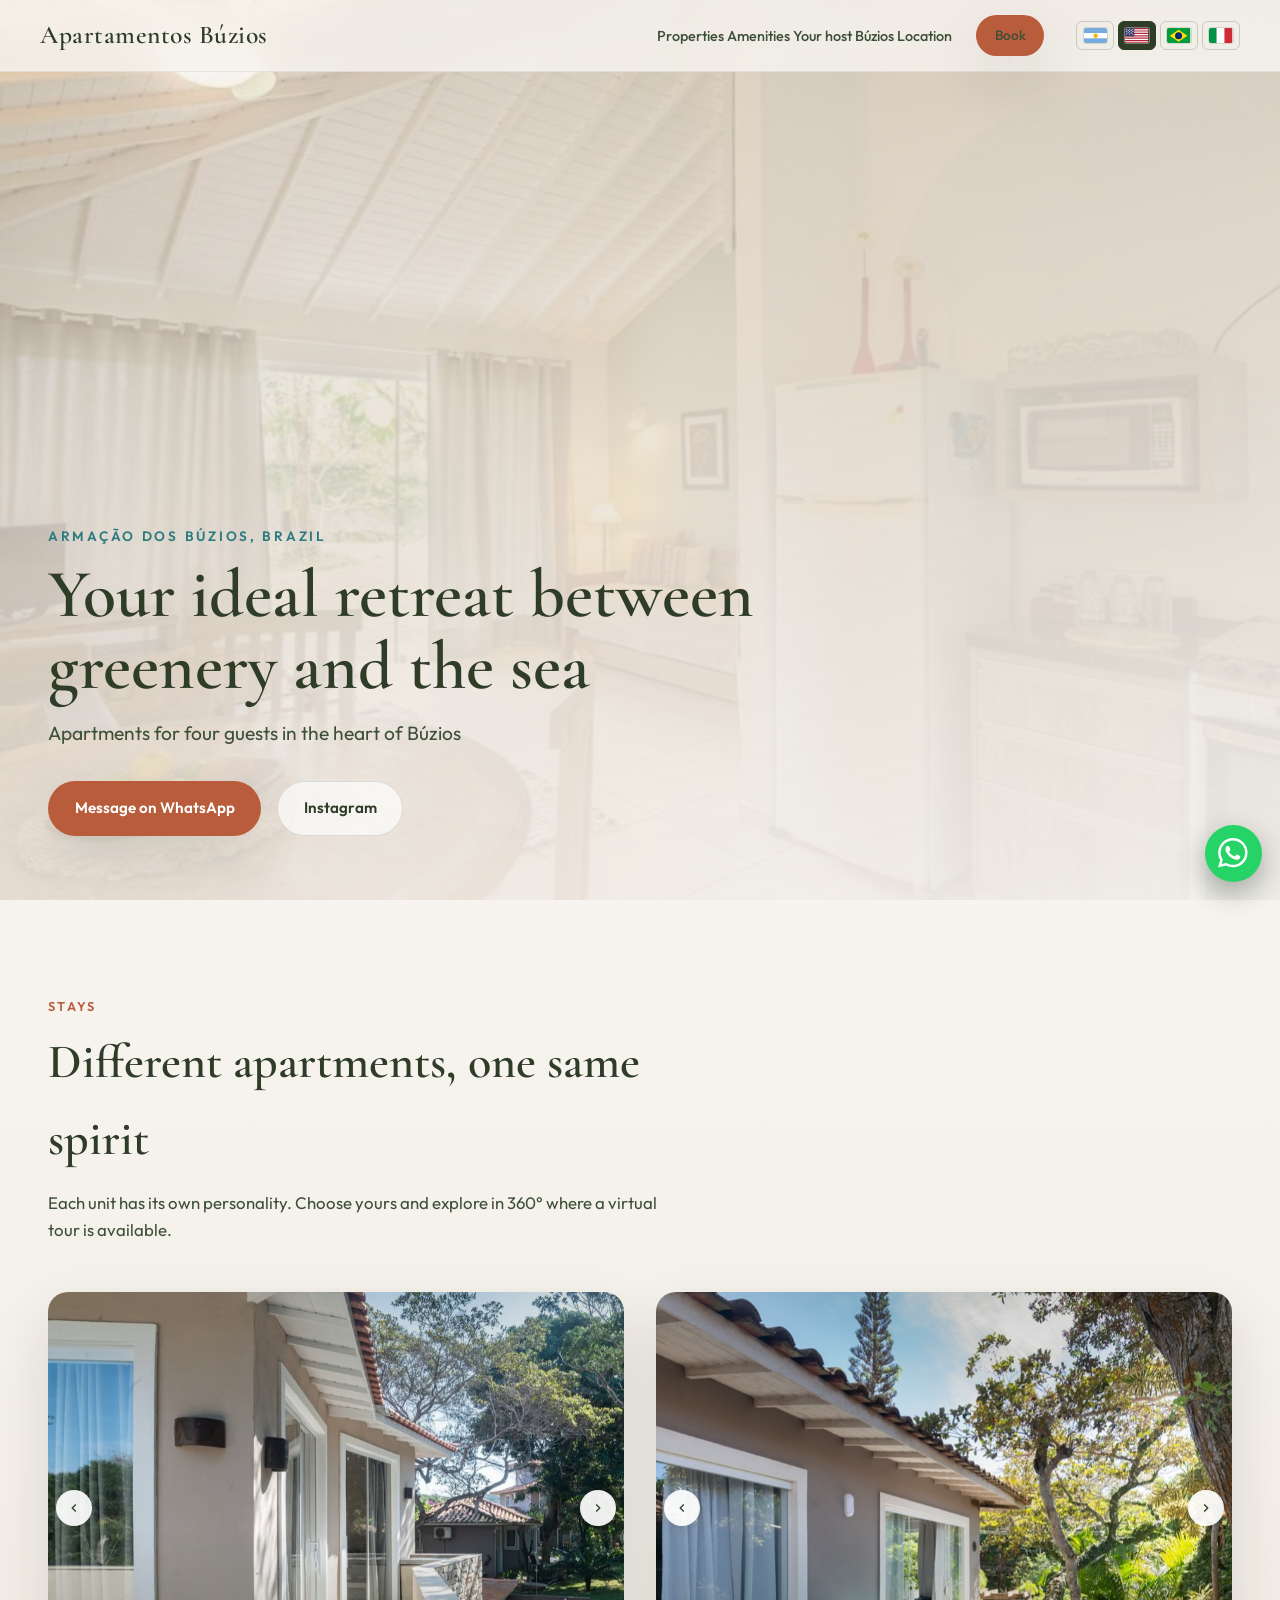
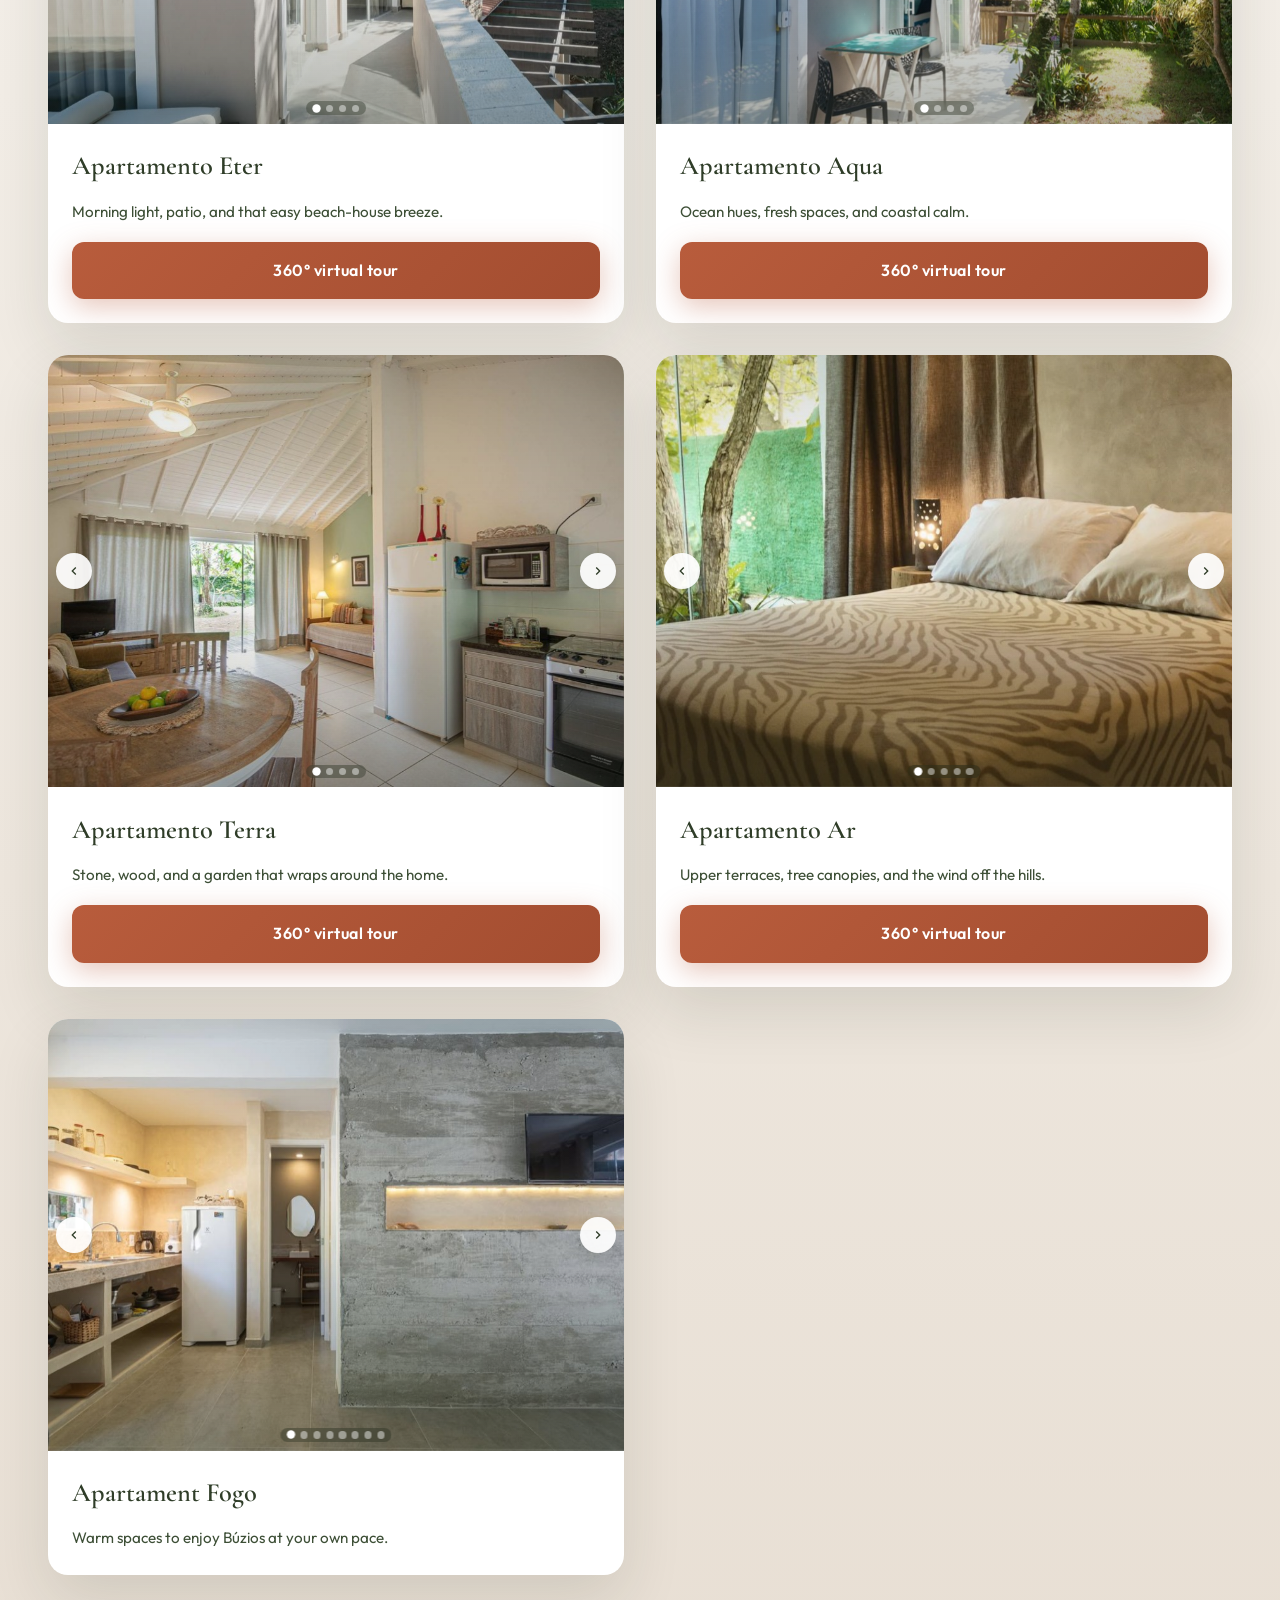
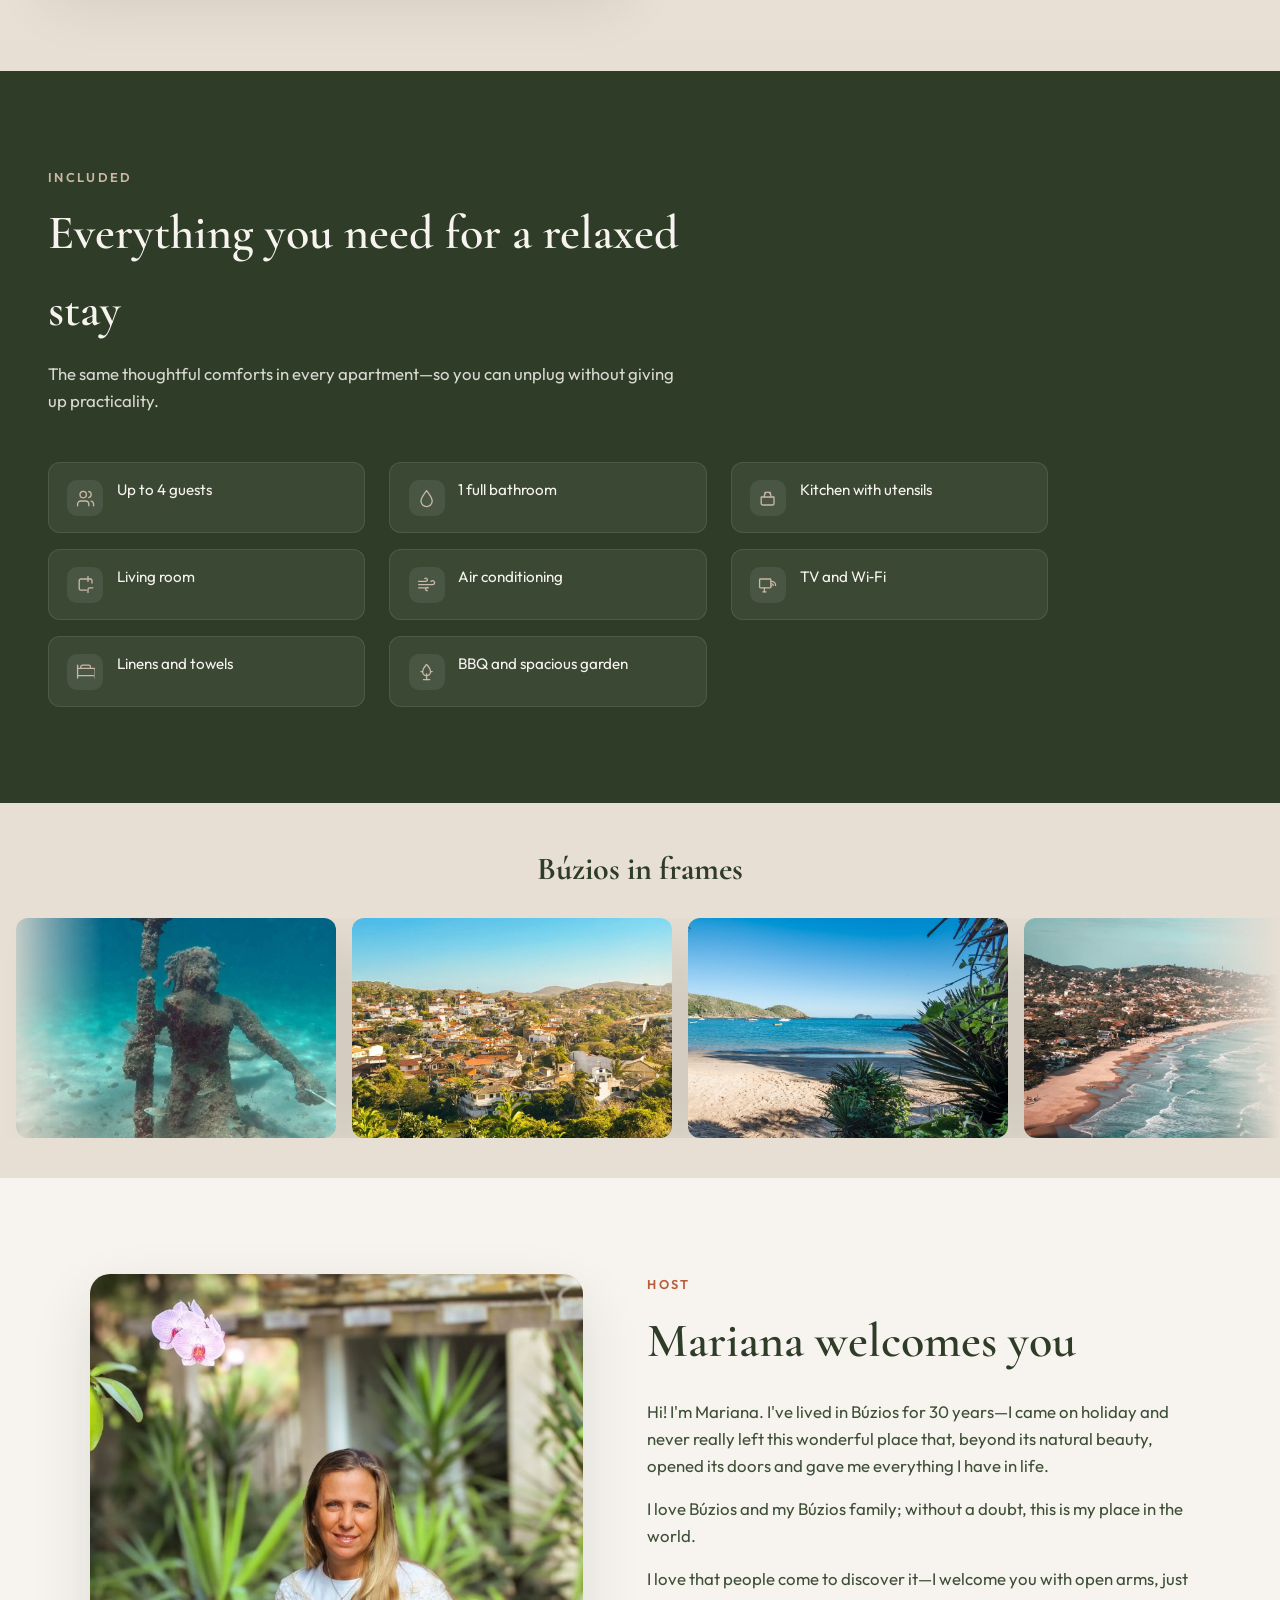
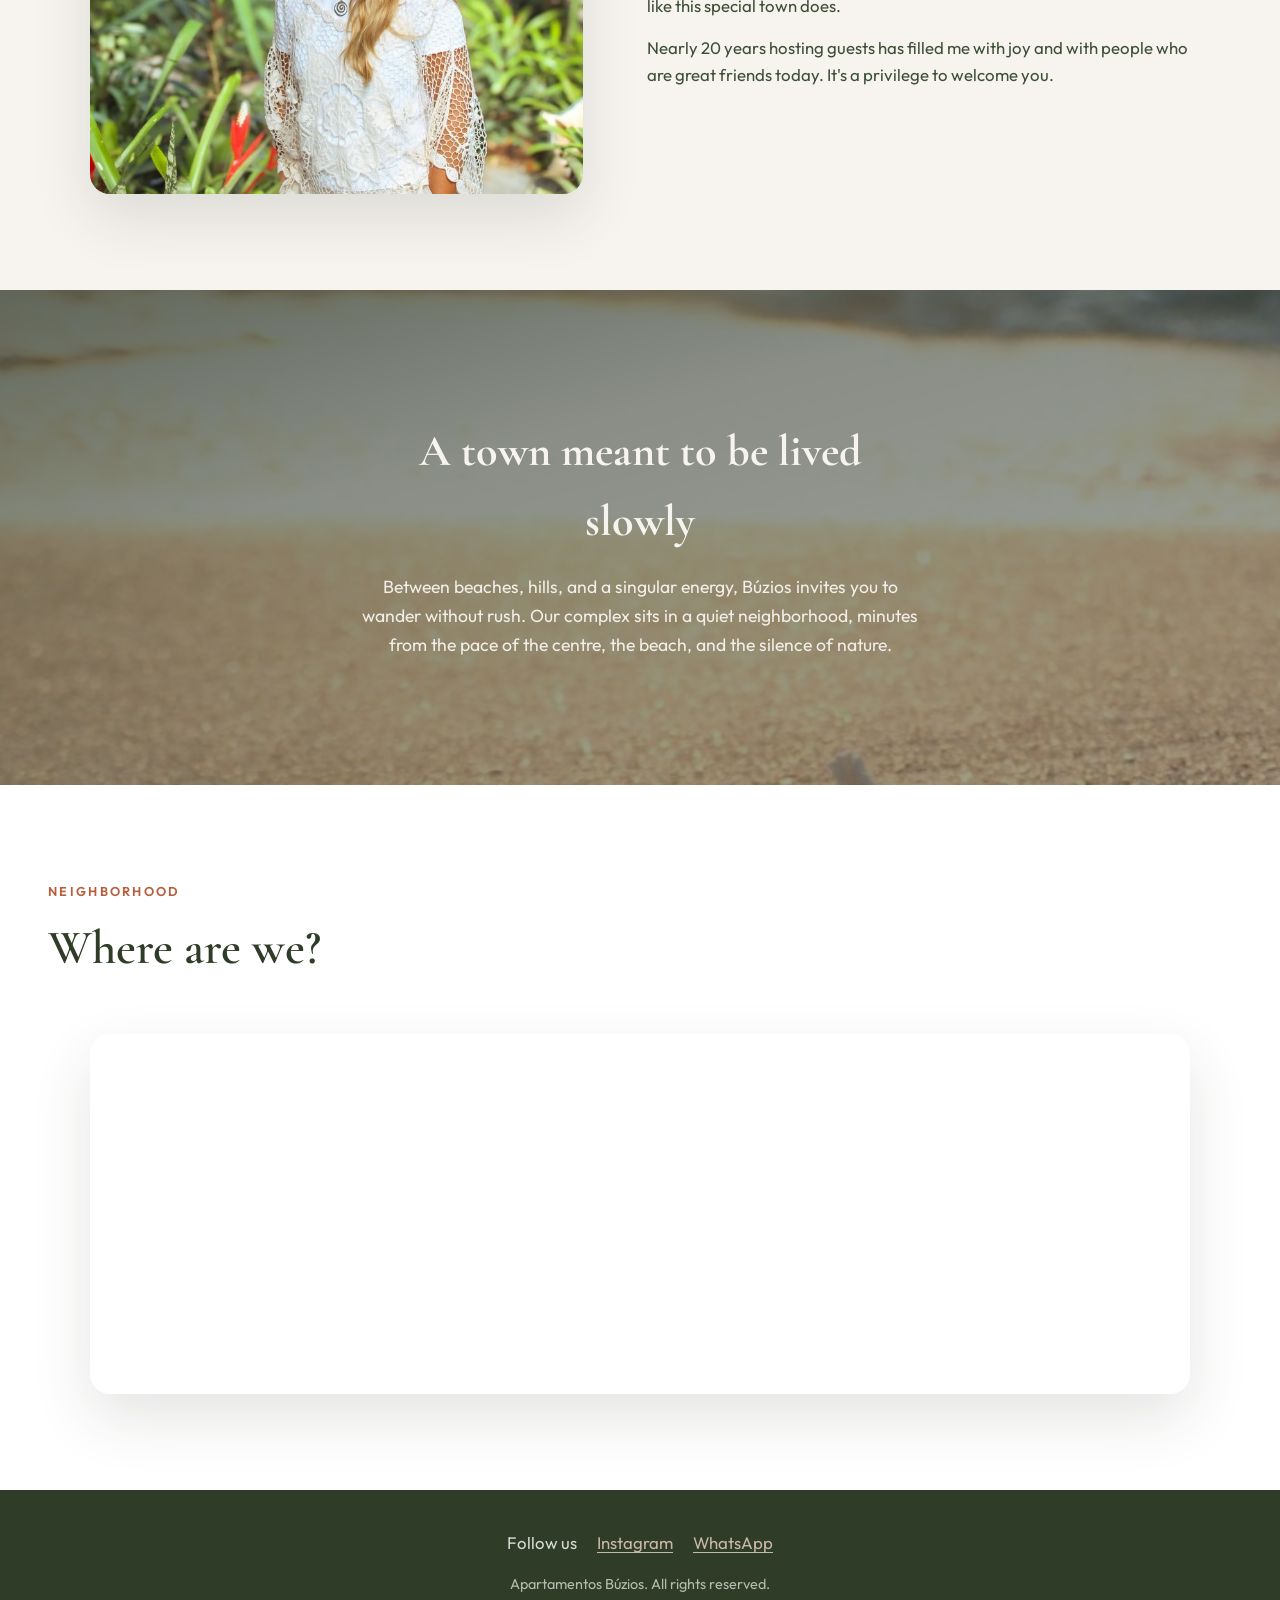
==== commit 8e783d36: "Banderas en selector de idioma, fondo Búzios (caracol), tours en nueva pestaña Made-with: Cursor" ====
--- a/index.html
+++ b/index.html
@@ -39,10 +39,50 @@
           >Reservar</a
         >
         <div class="lang-switcher" role="group" aria-label="Idioma">
-          <button type="button" class="lang-btn" data-lang="es">ES</button>
-          <button type="button" class="lang-btn" data-lang="en">EN</button>
-          <button type="button" class="lang-btn" data-lang="pt">PT</button>
-          <button type="button" class="lang-btn" data-lang="it">IT</button>
+          <button type="button" class="lang-btn" data-lang="es" aria-label="Español" title="Español">
+            <svg class="lang-btn__flag" viewBox="0 0 21 14" aria-hidden="true" focusable="false" xmlns="http://www.w3.org/2000/svg">
+              <rect width="21" height="4.67" fill="#74ACDF" />
+              <rect y="4.67" width="21" height="4.67" fill="#fff" />
+              <rect y="9.33" width="21" height="4.67" fill="#74ACDF" />
+              <circle cx="10.5" cy="7" r="2" fill="#F6B40E" />
+            </svg>
+          </button>
+          <button type="button" class="lang-btn" data-lang="en" aria-label="English" title="English">
+            <svg class="lang-btn__flag" viewBox="0 0 21 14" aria-hidden="true" focusable="false" xmlns="http://www.w3.org/2000/svg">
+              <rect width="21" height="14" fill="#B22234" />
+              <path fill="#fff" d="M0 1.08h21v1.08H0zm0 2.16h21v1.08H0zm0 2.16h21v1.08H0zm0 2.16h21v1.08H0zm0 2.16h21v1.08H0zm0 2.16h21v1.08H0zm0 2.16h8.4v1.08H0z" />
+              <rect width="8.4" height="7.56" fill="#3C3B6E" />
+              <g fill="#fff">
+                <circle cx="1.4" cy="1.08" r="0.5" />
+                <circle cx="4.2" cy="1.08" r="0.5" />
+                <circle cx="7" cy="1.08" r="0.5" />
+                <circle cx="2.8" cy="2.16" r="0.5" />
+                <circle cx="5.6" cy="2.16" r="0.5" />
+                <circle cx="1.4" cy="3.24" r="0.5" />
+                <circle cx="4.2" cy="3.24" r="0.5" />
+                <circle cx="7" cy="3.24" r="0.5" />
+                <circle cx="2.8" cy="4.32" r="0.5" />
+                <circle cx="5.6" cy="4.32" r="0.5" />
+                <circle cx="1.4" cy="5.4" r="0.5" />
+                <circle cx="4.2" cy="5.4" r="0.5" />
+                <circle cx="7" cy="5.4" r="0.5" />
+              </g>
+            </svg>
+          </button>
+          <button type="button" class="lang-btn" data-lang="pt" aria-label="Português" title="Português">
+            <svg class="lang-btn__flag" viewBox="0 0 21 14" aria-hidden="true" focusable="false" xmlns="http://www.w3.org/2000/svg">
+              <rect width="21" height="14" fill="#009C3B" />
+              <path d="M10.5 1.5 18.5 7l-8 5.5-8-5.5z" fill="#FFDF00" />
+              <circle cx="10.5" cy="7" r="3.2" fill="#002776" />
+            </svg>
+          </button>
+          <button type="button" class="lang-btn" data-lang="it" aria-label="Italiano" title="Italiano">
+            <svg class="lang-btn__flag" viewBox="0 0 21 14" aria-hidden="true" focusable="false" xmlns="http://www.w3.org/2000/svg">
+              <rect width="7" height="14" fill="#009246" />
+              <rect x="7" width="7" height="14" fill="#fff" />
+              <rect x="14" width="7" height="14" fill="#CE2B37" />
+            </svg>
+          </button>
         </div>
       </nav>
     </header>
@@ -166,7 +206,7 @@
                 Luz matutina, patio y aire de casa de playa.
               </p>
               <div class="property-card__actions">
-                <a class="btn btn--tour" href="virtualtours/APARTAMENTO-ETER/" data-i18n="cardTour"
+                <a class="btn btn--tour" target="_blank" rel="noopener noreferrer" href="virtualtours/APARTAMENTO-ETER/" data-i18n="cardTour"
                   >Tour virtual 360°</a
                 >
               </div>
@@ -238,7 +278,7 @@
                 Tonos de mar, espacios frescos y calma costera.
               </p>
               <div class="property-card__actions">
-                <a class="btn btn--tour" href="virtualtours/APARTAMENTO-AQUA/" data-i18n="cardTour"
+                <a class="btn btn--tour" target="_blank" rel="noopener noreferrer" href="virtualtours/APARTAMENTO-AQUA/" data-i18n="cardTour"
                   >Tour virtual 360°</a
                 >
               </div>
@@ -310,7 +350,7 @@
                 Piedra, madera y jardín que abraza la casa.
               </p>
               <div class="property-card__actions">
-                <a class="btn btn--tour" href="virtualtours/APARTAMENTO-TERRA/" data-i18n="cardTour"
+                <a class="btn btn--tour" target="_blank" rel="noopener noreferrer" href="virtualtours/APARTAMENTO-TERRA/" data-i18n="cardTour"
                   >Tour virtual 360°</a
                 >
               </div>
@@ -386,7 +426,7 @@
                 Terrazas altas, brisa y copas de árboles alrededor.
               </p>
               <div class="property-card__actions">
-                <a class="btn btn--tour" href="virtualtours/APARTAMENTO-AR/" data-i18n="cardTour"
+                <a class="btn btn--tour" target="_blank" rel="noopener noreferrer" href="virtualtours/APARTAMENTO-AR/" data-i18n="cardTour"
                   >Tour virtual 360°</a
                 >
               </div>
--- a/css/style.css
+++ b/css/style.css
@@ -163,16 +163,27 @@
 }
 
 .lang-btn {
-  font-size: 0.72rem;
-  font-weight: 600;
-  letter-spacing: 0.06em;
-  padding: 0.35rem 0.5rem;
+  display: inline-flex;
+  align-items: center;
+  justify-content: center;
+  padding: 0.28rem 0.4rem;
+  min-width: 2.1rem;
+  height: 1.85rem;
   border: 1px solid rgba(47, 61, 40, 0.2);
   border-radius: 6px;
   background: transparent;
   color: var(--forest-soft);
   cursor: pointer;
   font-family: var(--font-body);
+  line-height: 0;
+}
+
+.lang-btn__flag {
+  width: 1.45rem;
+  height: 0.97rem;
+  display: block;
+  border-radius: 2px;
+  box-shadow: 0 0 0 1px rgba(30, 38, 24, 0.12);
 }
 
 .lang-btn:hover,
@@ -180,6 +191,11 @@
   background: var(--forest);
   color: var(--mist);
   border-color: var(--forest);
+}
+
+.lang-btn:hover .lang-btn__flag,
+.lang-btn.is-active .lang-btn__flag {
+  box-shadow: 0 0 0 1px rgba(255, 255, 255, 0.35);
 }
 
 /* Hero */
@@ -848,15 +864,16 @@
 .buzios-band__overlay {
   position: absolute;
   inset: -12%;
+  /* Playa Búzios — caracol al atardecer (misma gama que el carrusel, no interiores) */
   background-image: linear-gradient(
-      120deg,
-      rgba(30, 38, 24, 0.78) 0%,
-      rgba(30, 38, 24, 0.5) 55%,
-      rgba(30, 38, 24, 0.35) 100%
+      165deg,
+      rgba(30, 38, 24, 0.82) 0%,
+      rgba(30, 38, 24, 0.52) 42%,
+      rgba(30, 38, 24, 0.38) 100%
     ),
-    url("../assets/buzios-banner-mdb.png");
+    url("../assets/moment-shell.png");
   background-size: auto, cover;
-  background-position: center, center 42%;
+  background-position: center, center 36%;
   background-repeat: no-repeat;
   will-change: transform;
   z-index: 1;
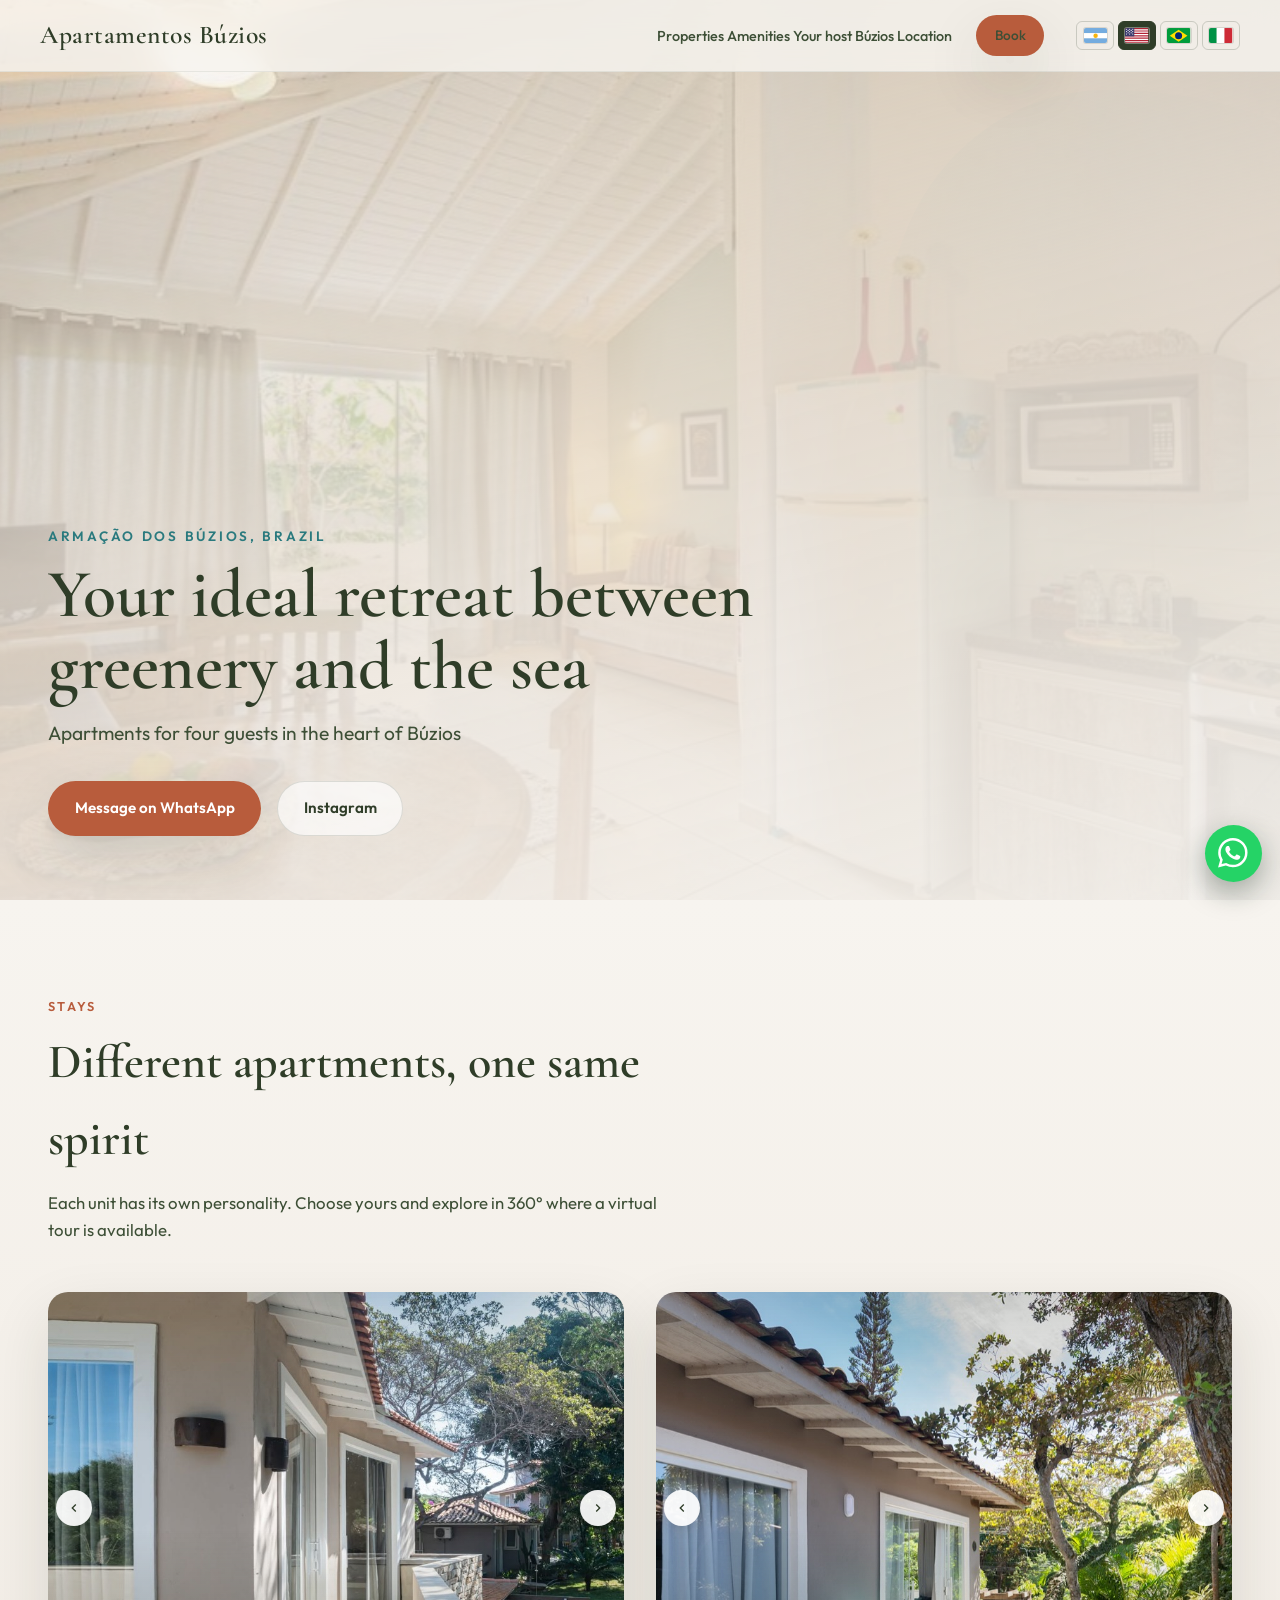
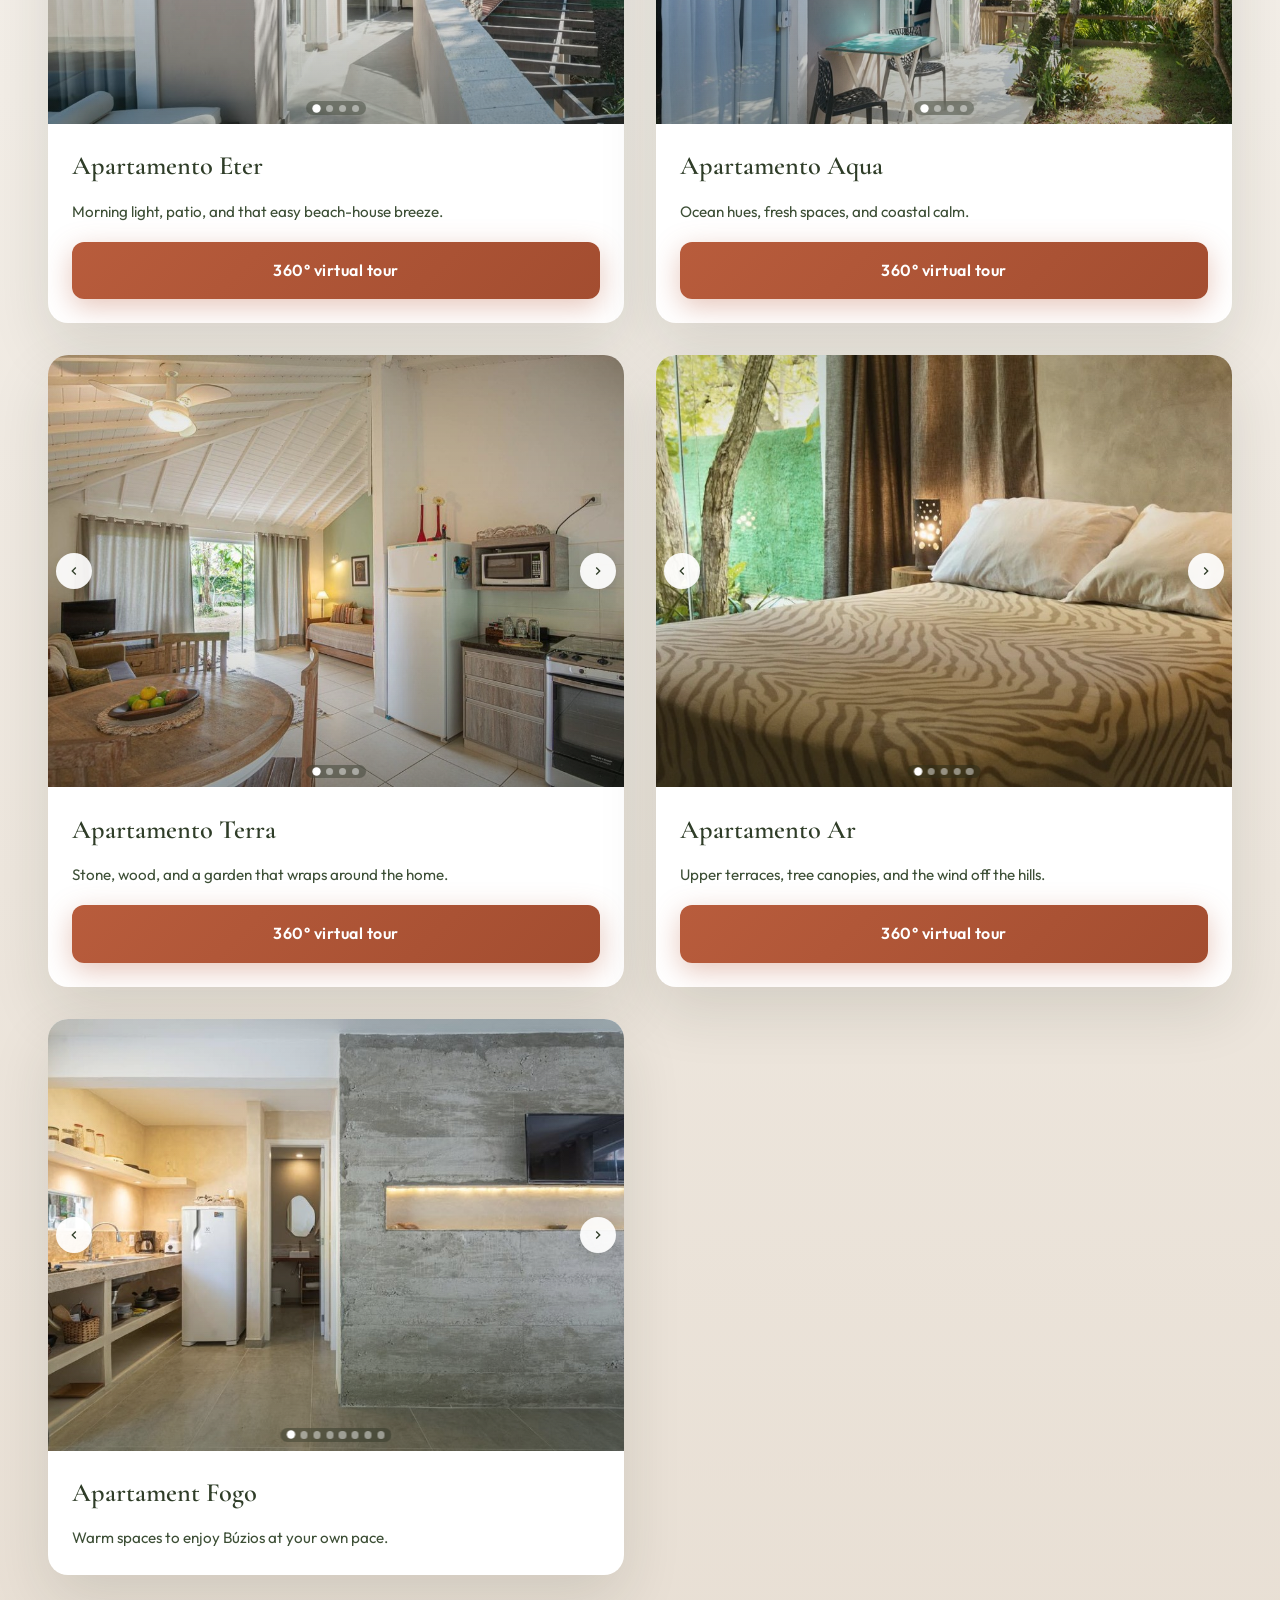
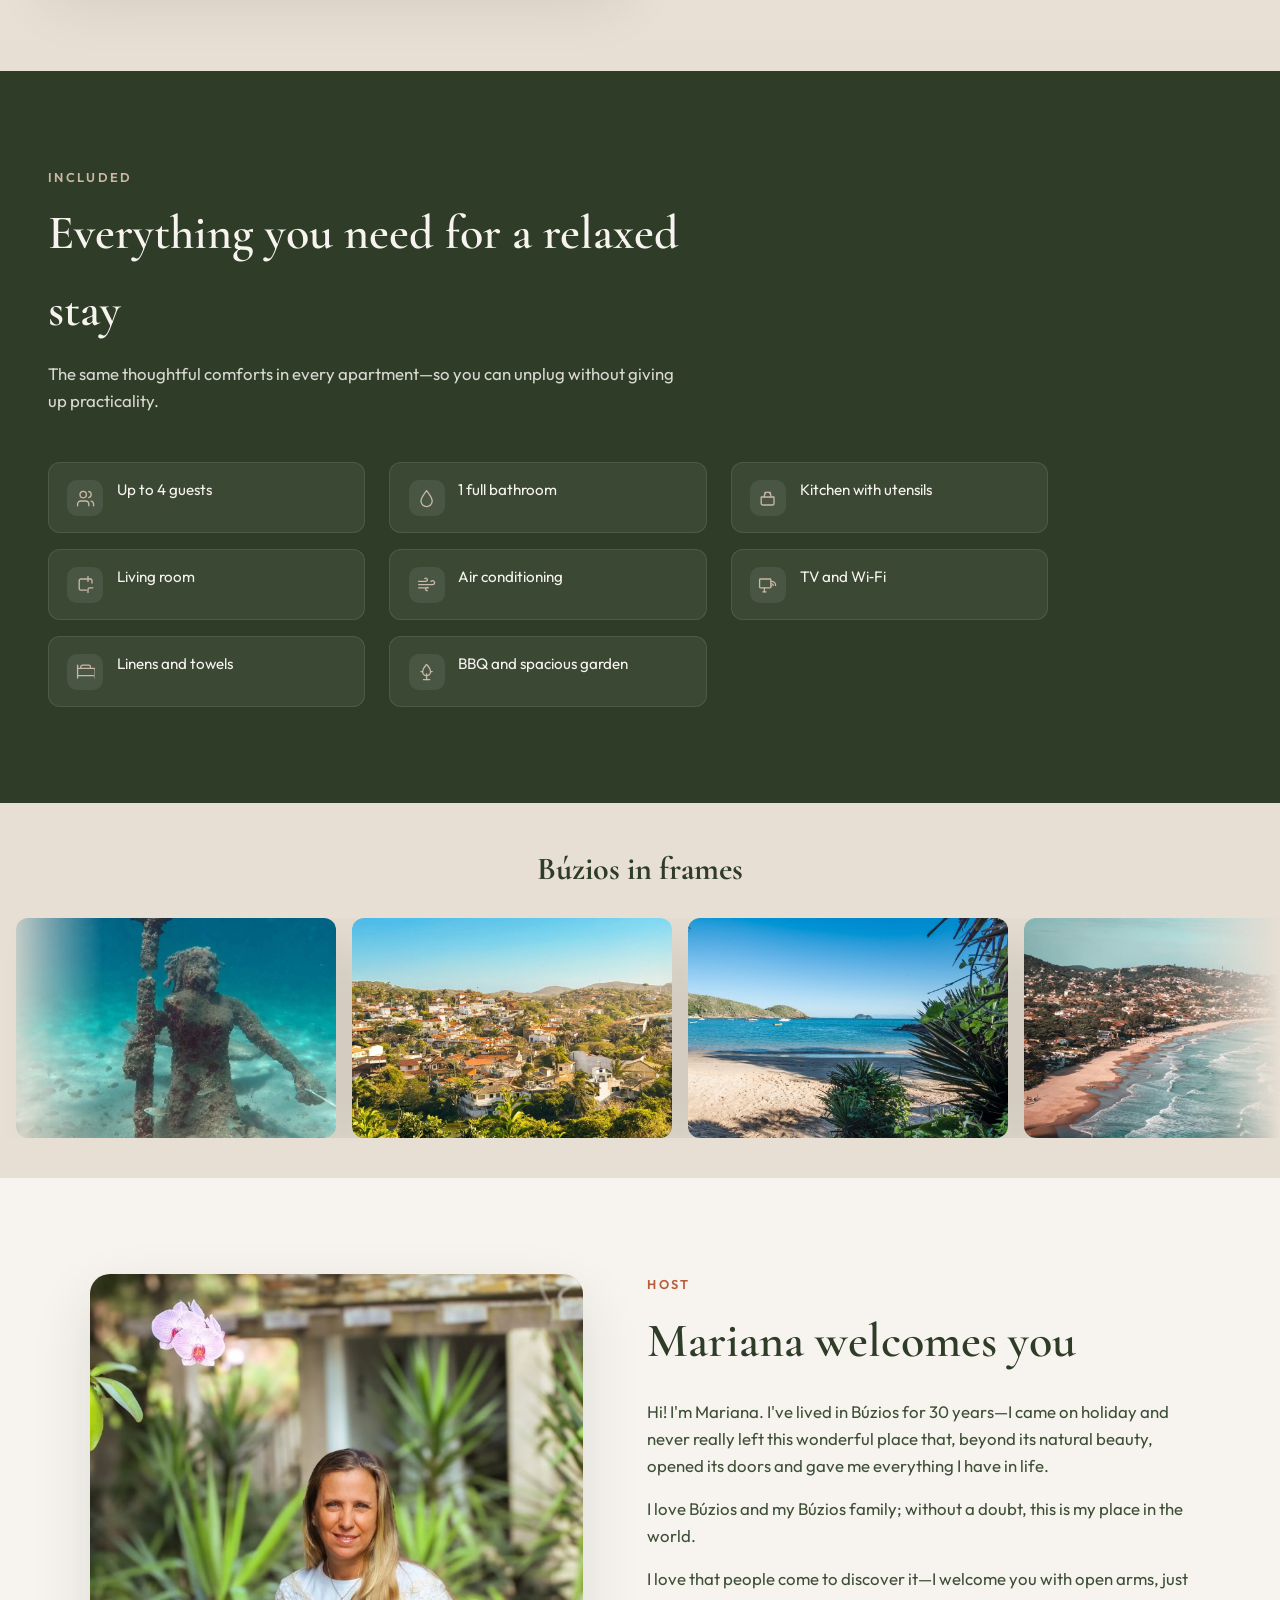
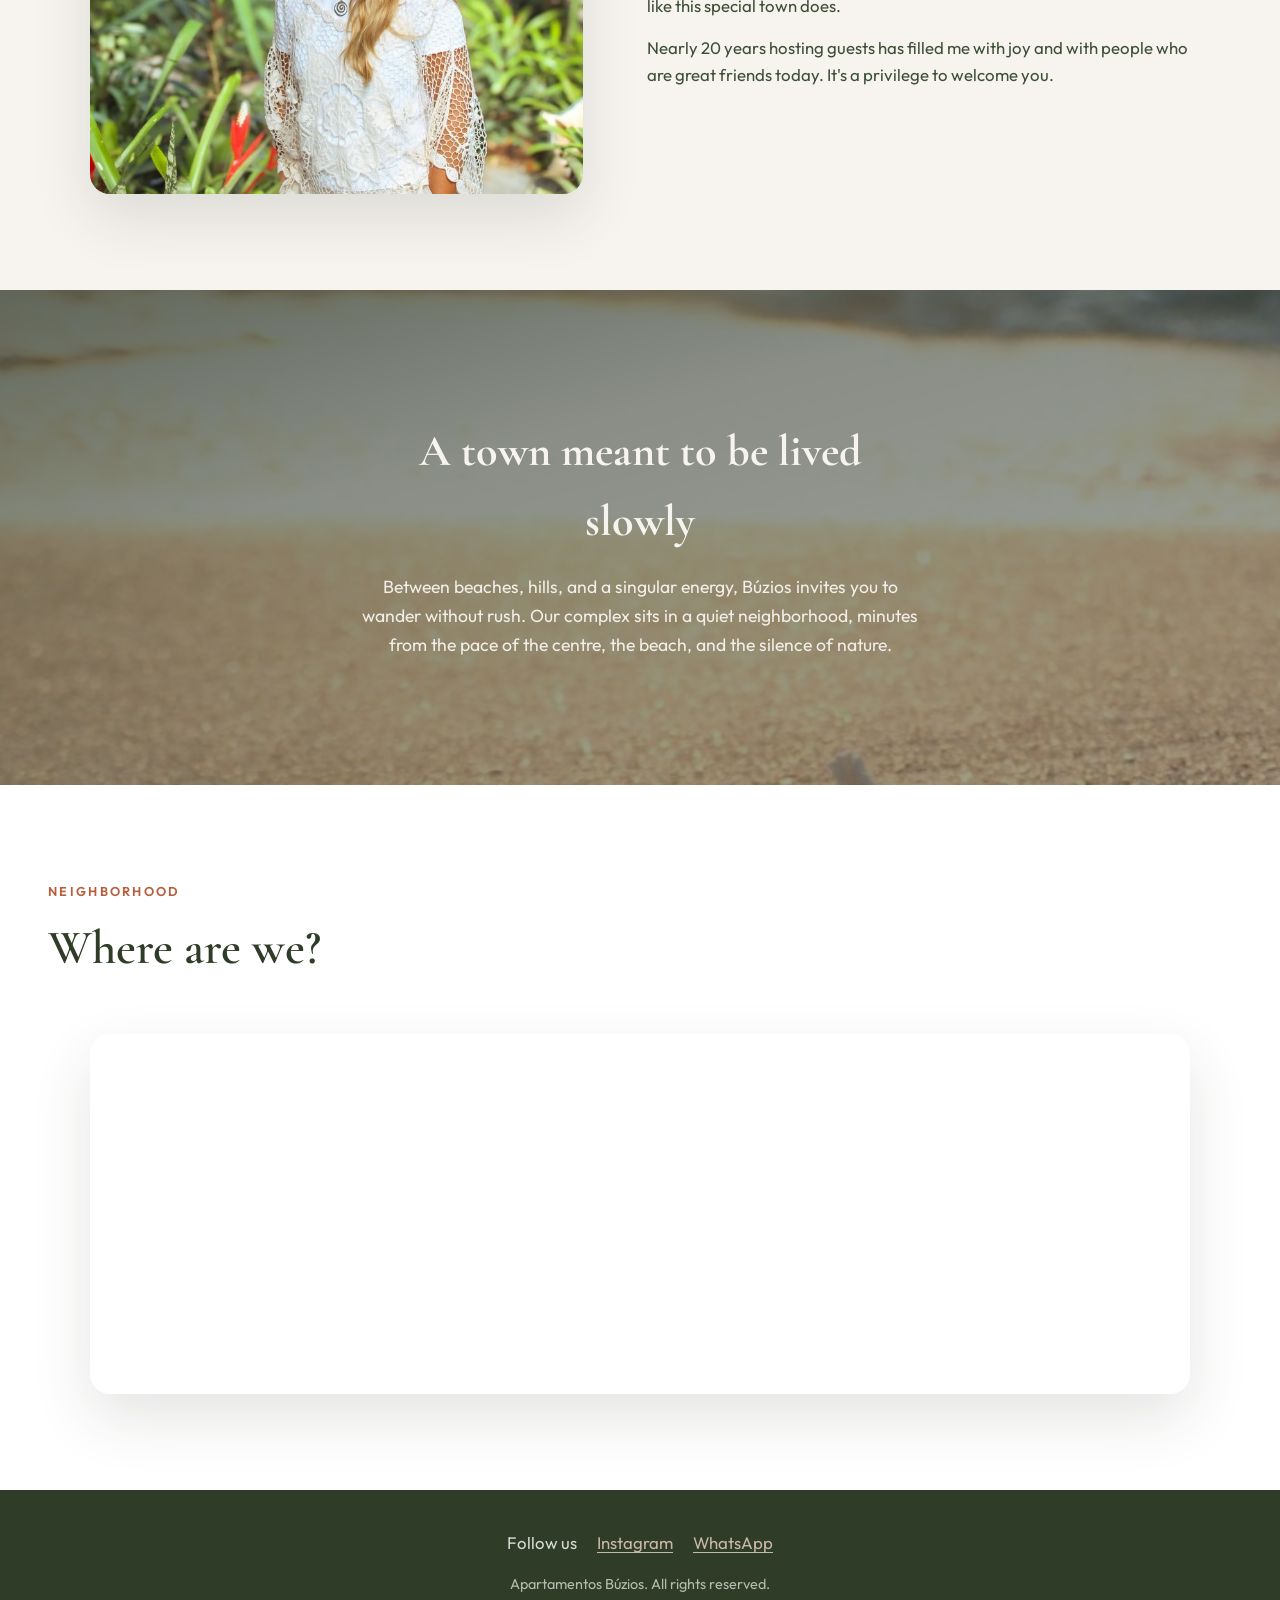
==== commit f2b9b2e6: "Tours 360: enlaces temporales a nuvola.services Made-with: Cursor" ====
--- a/index.html
+++ b/index.html
@@ -206,7 +206,7 @@
                 Luz matutina, patio y aire de casa de playa.
               </p>
               <div class="property-card__actions">
-                <a class="btn btn--tour" target="_blank" rel="noopener noreferrer" href="virtualtours/APARTAMENTO-ETER/" data-i18n="cardTour"
+                <a class="btn btn--tour" target="_blank" rel="noopener noreferrer" href="https://www.nuvola.services/vt/APARTAMENTO-ETER/" data-i18n="cardTour"
                   >Tour virtual 360°</a
                 >
               </div>
@@ -278,7 +278,7 @@
                 Tonos de mar, espacios frescos y calma costera.
               </p>
               <div class="property-card__actions">
-                <a class="btn btn--tour" target="_blank" rel="noopener noreferrer" href="virtualtours/APARTAMENTO-AQUA/" data-i18n="cardTour"
+                <a class="btn btn--tour" target="_blank" rel="noopener noreferrer" href="https://www.nuvola.services/vt/APARTAMENTO-AQUA/" data-i18n="cardTour"
                   >Tour virtual 360°</a
                 >
               </div>
@@ -350,7 +350,7 @@
                 Piedra, madera y jardín que abraza la casa.
               </p>
               <div class="property-card__actions">
-                <a class="btn btn--tour" target="_blank" rel="noopener noreferrer" href="virtualtours/APARTAMENTO-TERRA/" data-i18n="cardTour"
+                <a class="btn btn--tour" target="_blank" rel="noopener noreferrer" href="https://www.nuvola.services/vt/APARTAMENTO-TERRA/" data-i18n="cardTour"
                   >Tour virtual 360°</a
                 >
               </div>
@@ -426,7 +426,7 @@
                 Terrazas altas, brisa y copas de árboles alrededor.
               </p>
               <div class="property-card__actions">
-                <a class="btn btn--tour" target="_blank" rel="noopener noreferrer" href="virtualtours/APARTAMENTO-AR/" data-i18n="cardTour"
+                <a class="btn btn--tour" target="_blank" rel="noopener noreferrer" href="https://www.nuvola.services/vt/APARTAMENTO-AR/" data-i18n="cardTour"
                   >Tour virtual 360°</a
                 >
               </div>
